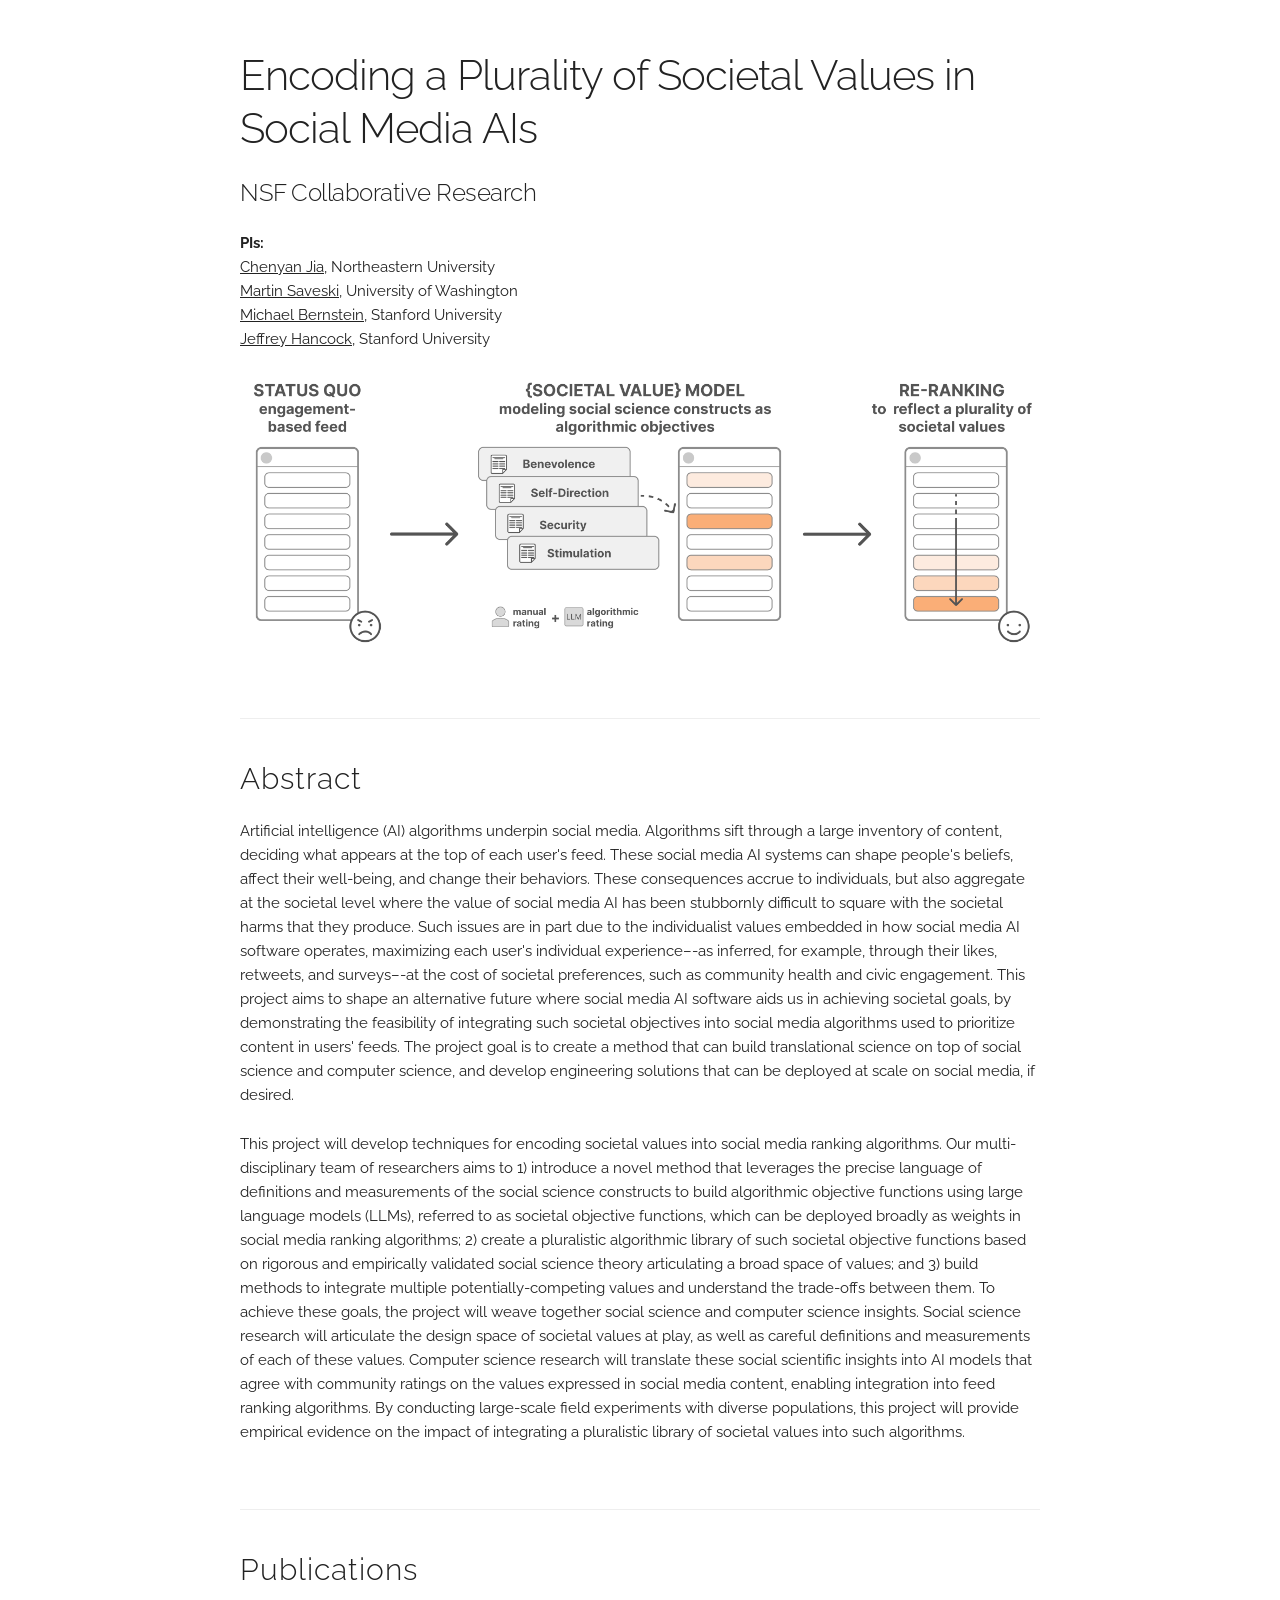
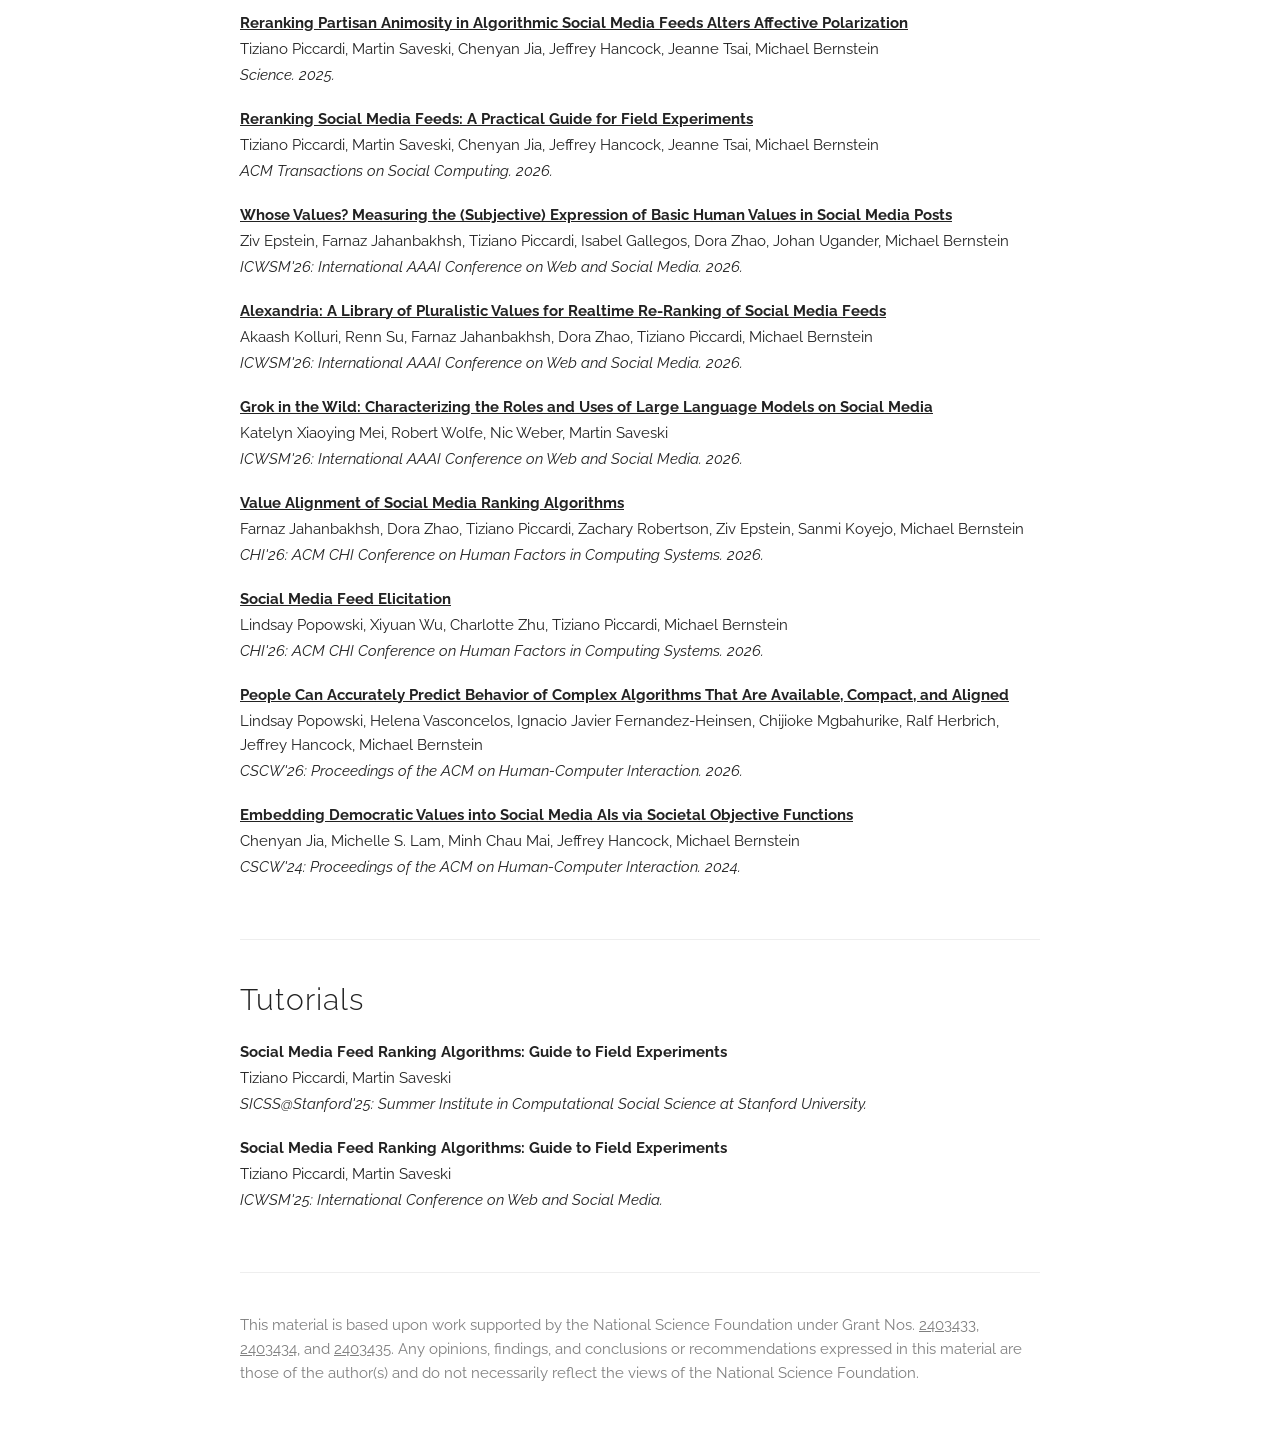
==== index.html @ d0158281 "Initial commit" ====
<!DOCTYPE html>
<html lang="en">
<head>

  <!-- Basic Page Needs
  –––––––––––––––––––––––––––––––––––––––––––––––––– -->
  <meta charset="utf-8">
  <title>Encoding a Plurality of Societal Values in Social Media AIs</title>
  <meta name="description" content="NSF Collaborative Research: Encoding a Plurality of Societal Values in Social Media AIs">
  <meta name="author" content="Chenyan Jia, Martin Saveski, Michael Bernstein, Jeffrey Hancock">
  <meta property="og:title" content="Encoding a Plurality of Societal Values in Social Media AIs" />
  <meta property="og:type" content="website" />

  <!-- Mobile Specific Metas
  –––––––––––––––––––––––––––––––––––––––––––––––––– -->
  <meta name="viewport" content="width=device-width, initial-scale=1">

  <!-- FONT
  –––––––––––––––––––––––––––––––––––––––––––––––––– -->
  <link href='https://fonts.googleapis.com/css?family=Raleway:400,300,600' rel='stylesheet' type='text/css'>

  <!-- CSS
  –––––––––––––––––––––––––––––––––––––––––––––––––– -->
  <link rel="stylesheet" href="css/skeleton/normalize.css">
  <link rel="stylesheet" href="css/skeleton/skeleton.css">
  <link rel="stylesheet" href="css/my_css.css">

  <!-- Favicon
  –––––––––––––––––––––––––––––––––––––––––––––––––– -->
  <link rel="icon" type="image/png" href="icon.png">

</head>
<body>

  <div class="container">

    <section class="header">
      <div class="row">
        <h2>Encoding a Plurality of Societal Values in Social Media AIs</h2>
        <h5>NSF Collaborative Research</h5>
        <b>PIs:</b><br/>
        <a href="https://www.jiachenyan.com" target="_blank" rel="noopener noreferrer">Chenyan Jia</a>, Northeastern University<br/>
        <a href="http://www.martinsaveski.com" target="_blank" rel="noopener noreferrer">Martin Saveski</a>, University of Washington<br/>
        <a href="https://hci.stanford.edu/msb/" target="_blank" rel="noopener noreferrer">Michael Bernstein</a>, Stanford University<br/>
        <a href="https://sml.stanford.edu/people/jeff-hancock" target="_blank" rel="noopener noreferrer">Jeffrey Hancock</a>, Stanford University<br/>
        <br/>
      </div>
      
      <div class="row">
        <img class="u-max-full-width" src="imgs/hero.png">
      </div>
      
    </section>

    <div class="docs-section" id="abstract">
      <h4>Abstract</h4>
      <p>Artificial intelligence (AI) algorithms underpin social media. Algorithms sift through a large inventory of content, deciding what appears at the top of each user's feed. These social media AI systems can shape people's beliefs, affect their well-being, and change their behaviors. These consequences accrue to individuals, but also aggregate at the societal level where the value of social media AI has been stubbornly difficult to square with the societal harms that they produce. Such issues are in part due to the individualist values embedded in how social media AI software operates, maximizing each user's individual experience&ndash;-as inferred, for example, through their likes, retweets, and surveys&ndash;-at the cost of societal preferences, such as community health and civic engagement. This project aims to shape an alternative future where social media AI software aids us in achieving societal goals, by demonstrating the feasibility of integrating such societal objectives into social media algorithms used to prioritize content in users' feeds. The project goal is to create a method that can build translational science on top of social science and computer science, and develop engineering solutions that can be deployed at scale on social media, if desired.</p>
      <p>This project will develop techniques for encoding societal values into social media ranking algorithms. Our multi-disciplinary team of researchers aims to 1) introduce a novel method that leverages the precise language of definitions and measurements of the social science constructs to build algorithmic objective functions using large language models (LLMs), referred to as societal objective functions, which can be deployed broadly as weights in social media ranking algorithms; 2) create a pluralistic algorithmic library of such societal objective functions based on rigorous and empirically validated social science theory articulating a broad space of values; and 3) build methods to integrate multiple potentially-competing values and understand the trade-offs between them. To achieve these goals, the project will weave together social science and computer science insights. Social science research will articulate the design space of societal values at play, as well as careful definitions and measurements of each of these values. Computer science research will translate these social scientific insights into AI models that agree with community ratings on the values expressed in social media content, enabling integration into feed ranking algorithms. By conducting large-scale field experiments with diverse populations, this project will provide empirical evidence on the impact of integrating a pluralistic library of societal values into such algorithms.</p>
    </div>

    <!-- ========== PUBLICATIONS ========== -->
    <div class="docs-section" id="publications">
      <h4>Publications</h4>

      <div class="paper">
        <p class="title"><a href="https://doi.org/10.1126/science.adu5584" target="_blank" rel="noopener noreferrer"><b>Reranking Partisan Animosity in Algorithmic Social Media Feeds Alters Affective Polarization</b></a></p>
        <p>Tiziano Piccardi, Martin Saveski, Chenyan Jia, Jeffrey Hancock, Jeanne Tsai, Michael Bernstein</p>
        <p><i>Science. 2025.</i></p>
      </div>

      <div class="paper">
        <p class="title"><a href="https://doi.org/10.1145/3800557" target="_blank" rel="noopener noreferrer"><b>Reranking Social Media Feeds: A Practical Guide for Field Experiments</b></a></p>
        <p>Tiziano Piccardi, Martin Saveski, Chenyan Jia, Jeffrey Hancock, Jeanne Tsai, Michael Bernstein</p>
        <p><i>ACM Transactions on Social Computing. 2026.</i></p>
      </div>

      <div class="paper">
        <p class="title"><a href="https://doi.org/10.1609/icwsm.v20i1.42664" target="_blank" rel="noopener noreferrer"><b>Whose Values? Measuring the (Subjective) Expression of Basic Human Values in Social Media Posts</b></a></p>
        <p>Ziv Epstein, Farnaz Jahanbakhsh, Tiziano Piccardi, Isabel Gallegos, Dora Zhao, Johan Ugander, Michael Bernstein</p>
        <p><i>ICWSM'26: International AAAI Conference on Web and Social Media. 2026.</i></p>
      </div>

      <div class="paper">
        <p class="title"><a href="https://ojs.aaai.org/index.php/ICWSM/article/view/42697" target="_blank" rel="noopener noreferrer"><b>Alexandria: A Library of Pluralistic Values for Realtime Re-Ranking of Social Media Feeds</b></a></p>
        <p>Akaash Kolluri, Renn Su, Farnaz Jahanbakhsh, Dora Zhao, Tiziano Piccardi, Michael Bernstein</p>
        <p><i>ICWSM'26: International AAAI Conference on Web and Social Media. 2026.</i></p>
      </div>

      <div class="paper">
        <p class="title"><a href="https://doi.org/10.1609/icwsm.v20i1.42715" target="_blank" rel="noopener noreferrer"><b>Grok in the Wild: Characterizing the Roles and Uses of Large Language Models on Social Media</b></a></p>
        <p>Katelyn Xiaoying Mei, Robert Wolfe, Nic Weber, Martin Saveski</p>
        <p><i>ICWSM'26: International AAAI Conference on Web and Social Media. 2026.</i></p>
      </div>      

      <div class="paper">
        <p class="title"><a href="https://doi.org/10.1145/3772318.3791281" target="_blank" rel="noopener noreferrer"><b>Value Alignment of Social Media Ranking Algorithms</b></a></p>
        <p>Farnaz Jahanbakhsh, Dora Zhao, Tiziano Piccardi, Zachary Robertson, Ziv Epstein, Sanmi Koyejo, Michael Bernstein</p>
        <p><i>CHI'26: ACM CHI Conference on Human Factors in Computing Systems. 2026.</i></p>
      </div>

      <div class="paper">
        <p class="title"><a href="https://doi.org/10.1145/3772318.3791569" target="_blank" rel="noopener noreferrer"><b>Social Media Feed Elicitation</b></a></p>
        <p>Lindsay Popowski, Xiyuan Wu, Charlotte Zhu, Tiziano Piccardi, Michael Bernstein</p>
        <p><i>CHI'26: ACM CHI Conference on Human Factors in Computing Systems. 2026.</i></p>
      </div>

      <div class="paper">
        <p class="title"><a href="https://doi.org/10.1145/3788067" target="_blank" rel="noopener noreferrer"><b>People Can Accurately Predict Behavior of Complex Algorithms That Are Available, Compact, and Aligned</b></a></p>
        <p>Lindsay Popowski, Helena Vasconcelos, Ignacio Javier Fernandez-Heinsen, Chijioke Mgbahurike, Ralf Herbrich, Jeffrey Hancock, Michael Bernstein</p>
        <p><i>CSCW'26: Proceedings of the ACM on Human-Computer Interaction. 2026.</i></p>
      </div>

      <div class="paper">
        <p class="title"><a href="https://doi.org/10.1145/3641002" target="_blank" rel="noopener noreferrer"><b>Embedding Democratic Values into Social Media AIs via Societal Objective Functions</b></a></p>
        <p>Chenyan Jia, Michelle S. Lam, Minh Chau Mai, Jeffrey Hancock, Michael Bernstein</p>
        <p><i>CSCW'24: Proceedings of the ACM on Human-Computer Interaction. 2024.</i></p>
      </div>

    </div>

    <!-- ========== TUTORIALS ========== -->
    <div class="docs-section" id="tutorials">
      <h4>Tutorials</h4>

      <div class="paper">
        <p class="title"><b>Social Media Feed Ranking Algorithms: Guide to Field Experiments</b></p>
        <p>Tiziano Piccardi, Martin Saveski</p>
        <p><i>SICSS@Stanford'25: Summer Institute in Computational Social Science at Stanford University.</i></p>
      </div>

      <div class="paper">
        <p class="title"><b>Social Media Feed Ranking Algorithms: Guide to Field Experiments</b></p>
        <p>Tiziano Piccardi, Martin Saveski</p>
        <p><i>ICWSM'25: International Conference on Web and Social Media.</i></p>
      </div>

    </div>

    <div class="docs-section" id="funding">
      <p style="color: rgba(0, 0, 0, 0.5);">
        This material is based upon work supported by the National Science Foundation under Grant Nos.
        <a href="https://www.nsf.gov/awardsearch/show-award/?AWD_ID=2403433" target="_blank" rel="noopener noreferrer" style="color: inherit;">2403433</a>,
        <a href="https://www.nsf.gov/awardsearch/show-award/?AWD_ID=2403434" target="_blank" rel="noopener noreferrer" style="color: inherit;">2403434</a>, and
        <a href="https://www.nsf.gov/awardsearch/show-award/?AWD_ID=2403435" target="_blank" rel="noopener noreferrer" style="color: inherit;">2403435</a>.
        Any opinions, findings, and conclusions or recommendations expressed in this material are those of the author(s)
        and do not necessarily reflect the views of the National Science Foundation.
      </p>
    </div>

  </div>

</body>
</html>
---- css/skeleton/skeleton.css ----
/*
* Skeleton V2.0.4
* Copyright 2014, Dave Gamache
* www.getskeleton.com
* Free to use under the MIT license.
* http://www.opensource.org/licenses/mit-license.php
* 12/29/2014
*/


/* Table of contents
––––––––––––––––––––––––––––––––––––––––––––––––––
- Grid
- Base Styles
- Typography
- Links
- Buttons
- Forms
- Lists
- Code
- Tables
- Spacing
- Utilities
- Clearing
- Media Queries
*/


/* Grid
–––––––––––––––––––––––––––––––––––––––––––––––––– */
.container {
  position: relative;
  width: 100%;
  max-width: 960px;
  margin: 0 auto;
  padding: 0 20px;
  box-sizing: border-box; }
.column,
.columns {
  width: 100%;
  float: left;
  box-sizing: border-box; }

/* For devices larger than 400px */
@media (min-width: 400px) {
  .container {
    width: 85%;
    padding: 0; }
}

/* For devices larger than 550px */
@media (min-width: 550px) {
  .container {
    width: 80%; }
  .column,
  .columns {
    margin-left: 4%; }
  .column:first-child,
  .columns:first-child {
    margin-left: 0; }

  .one.column,
  .one.columns                    { width: 4.66666666667%; }
  .two.columns                    { width: 13.3333333333%; }
  .three.columns                  { width: 22%;            }
  .four.columns                   { width: 30.6666666667%; }
  .five.columns                   { width: 39.3333333333%; }
  .six.columns                    { width: 48%;            }
  .seven.columns                  { width: 56.6666666667%; }
  .eight.columns                  { width: 65.3333333333%; }
  .nine.columns                   { width: 74.0%;          }
  .ten.columns                    { width: 82.6666666667%; }
  .eleven.columns                 { width: 91.3333333333%; }
  .twelve.columns                 { width: 100%; margin-left: 0; }

  .one-third.column               { width: 30.6666666667%; }
  .two-thirds.column              { width: 65.3333333333%; }

  .one-half.column                { width: 48%; }

  /* Offsets */
  .offset-by-one.column,
  .offset-by-one.columns          { margin-left: 8.66666666667%; }
  .offset-by-two.column,
  .offset-by-two.columns          { margin-left: 17.3333333333%; }
  .offset-by-three.column,
  .offset-by-three.columns        { margin-left: 26%;            }
  .offset-by-four.column,
  .offset-by-four.columns         { margin-left: 34.6666666667%; }
  .offset-by-five.column,
  .offset-by-five.columns         { margin-left: 43.3333333333%; }
  .offset-by-six.column,
  .offset-by-six.columns          { margin-left: 52%;            }
  .offset-by-seven.column,
  .offset-by-seven.columns        { margin-left: 60.6666666667%; }
  .offset-by-eight.column,
  .offset-by-eight.columns        { margin-left: 69.3333333333%; }
  .offset-by-nine.column,
  .offset-by-nine.columns         { margin-left: 78.0%;          }
  .offset-by-ten.column,
  .offset-by-ten.columns          { margin-left: 86.6666666667%; }
  .offset-by-eleven.column,
  .offset-by-eleven.columns       { margin-left: 95.3333333333%; }

  .offset-by-one-third.column,
  .offset-by-one-third.columns    { margin-left: 34.6666666667%; }
  .offset-by-two-thirds.column,
  .offset-by-two-thirds.columns   { margin-left: 69.3333333333%; }

  .offset-by-one-half.column,
  .offset-by-one-half.columns     { margin-left: 52%; }

}


/* Base Styles
–––––––––––––––––––––––––––––––––––––––––––––––––– */
/* NOTE
html is set to 62.5% so that all the REM measurements throughout Skeleton
are based on 10px sizing. So basically 1.5rem = 15px :) */
html {
  font-size: 62.5%; }
body {
  font-size: 1.5em; /* currently ems cause chrome bug misinterpreting rems on body element */
  line-height: 1.6;
  font-weight: 400;
  font-family: "Raleway", "HelveticaNeue", "Helvetica Neue", Helvetica, Arial, sans-serif;
  color: #222; }


/* Typography
–––––––––––––––––––––––––––––––––––––––––––––––––– */
h1, h2, h3, h4, h5, h6 {
  margin-top: 0;
  margin-bottom: 2rem;
  font-weight: 300; }
h1 { font-size: 4.0rem; line-height: 1.2;  letter-spacing: -.1rem;}
h2 { font-size: 3.6rem; line-height: 1.25; letter-spacing: -.1rem; }
h3 { font-size: 3.0rem; line-height: 1.3;  letter-spacing: -.1rem; }
h4 { font-size: 2.4rem; line-height: 1.35; letter-spacing: -.08rem; }
h5 { font-size: 1.8rem; line-height: 1.5;  letter-spacing: -.05rem; }
h6 { font-size: 1.5rem; line-height: 1.6;  letter-spacing: 0; }

/* Larger than phablet */
@media (min-width: 550px) {
  h1 { font-size: 5.0rem; }
  h2 { font-size: 4.2rem; }
  h3 { font-size: 3.6rem; }
  h4 { font-size: 3.0rem; }
  h5 { font-size: 2.4rem; }
  h6 { font-size: 1.5rem; }
}

p {
  margin-top: 0; }


/* Links
–––––––––––––––––––––––––––––––––––––––––––––––––– */
a {
  color: #1EAEDB; }
a:hover {
  color: #0FA0CE; }


/* Buttons
–––––––––––––––––––––––––––––––––––––––––––––––––– */
.button,
button,
input[type="submit"],
input[type="reset"],
input[type="button"] {
  display: inline-block;
  height: 38px;
  padding: 0 30px;
  color: #555;
  text-align: center;
  font-size: 11px;
  font-weight: 600;
  line-height: 38px;
  letter-spacing: .1rem;
  text-transform: uppercase;
  text-decoration: none;
  white-space: nowrap;
  background-color: transparent;
  border-radius: 4px;
  border: 1px solid #bbb;
  cursor: pointer;
  box-sizing: border-box; }
.button:hover,
button:hover,
input[type="submit"]:hover,
input[type="reset"]:hover,
input[type="button"]:hover,
.button:focus,
button:focus,
input[type="submit"]:focus,
input[type="reset"]:focus,
input[type="button"]:focus {
  color: #333;
  border-color: #888;
  outline: 0; }
.button.button-primary,
button.button-primary,
input[type="submit"].button-primary,
input[type="reset"].button-primary,
input[type="button"].button-primary {
  color: #FFF;
  background-color: #33C3F0;
  border-color: #33C3F0; }
.button.button-primary:hover,
button.button-primary:hover,
input[type="submit"].button-primary:hover,
input[type="reset"].button-primary:hover,
input[type="button"].button-primary:hover,
.button.button-primary:focus,
button.button-primary:focus,
input[type="submit"].button-primary:focus,
input[type="reset"].button-primary:focus,
input[type="button"].button-primary:focus {
  color: #FFF;
  background-color: #1EAEDB;
  border-color: #1EAEDB; }


/* Forms
–––––––––––––––––––––––––––––––––––––––––––––––––– */
input[type="email"],
input[type="number"],
input[type="search"],
input[type="text"],
input[type="tel"],
input[type="url"],
input[type="password"],
textarea,
select {
  height: 38px;
  padding: 6px 10px; /* The 6px vertically centers text on FF, ignored by Webkit */
  background-color: #fff;
  border: 1px solid #D1D1D1;
  border-radius: 4px;
  box-shadow: none;
  box-sizing: border-box; }
/* Removes awkward default styles on some inputs for iOS */
input[type="email"],
input[type="number"],
input[type="search"],
input[type="text"],
input[type="tel"],
input[type="url"],
input[type="password"],
textarea {
  -webkit-appearance: none;
     -moz-appearance: none;
          appearance: none; }
textarea {
  min-height: 65px;
  padding-top: 6px;
  padding-bottom: 6px; }
input[type="email"]:focus,
input[type="number"]:focus,
input[type="search"]:focus,
input[type="text"]:focus,
input[type="tel"]:focus,
input[type="url"]:focus,
input[type="password"]:focus,
textarea:focus,
select:focus {
  border: 1px solid #33C3F0;
  outline: 0; }
label,
legend {
  display: block;
  margin-bottom: .5rem;
  font-weight: 600; }
fieldset {
  padding: 0;
  border-width: 0; }
input[type="checkbox"],
input[type="radio"] {
  display: inline; }
label > .label-body {
  display: inline-block;
  margin-left: .5rem;
  font-weight: normal; }


/* Lists
–––––––––––––––––––––––––––––––––––––––––––––––––– */
ul {
  list-style: circle inside; }
ol {
  list-style: decimal inside; }
ol, ul {
  padding-left: 0;
  margin-top: 0; }
ul ul,
ul ol,
ol ol,
ol ul {
  margin: 1.5rem 0 1.5rem 3rem;
  font-size: 90%; }
li {
  margin-bottom: 1rem; }


/* Code
–––––––––––––––––––––––––––––––––––––––––––––––––– */
code {
  padding: .2rem .5rem;
  margin: 0 .2rem;
  font-size: 90%;
  white-space: nowrap;
  background: #F1F1F1;
  border: 1px solid #E1E1E1;
  border-radius: 4px; }
pre > code {
  display: block;
  padding: 1rem 1.5rem;
  white-space: pre; }


/* Tables
–––––––––––––––––––––––––––––––––––––––––––––––––– */
th,
td {
  padding: 12px 15px;
  text-align: left;
  border-bottom: 1px solid #E1E1E1; }
th:first-child,
td:first-child {
  padding-left: 0; }
th:last-child,
td:last-child {
  padding-right: 0; }


/* Spacing
–––––––––––––––––––––––––––––––––––––––––––––––––– */
button,
.button {
  margin-bottom: 1rem; }
input,
textarea,
select,
fieldset {
  margin-bottom: 1.5rem; }
pre,
blockquote,
dl,
figure,
table,
p,
ul,
ol,
form {
  margin-bottom: 2.5rem; }


/* Utilities
–––––––––––––––––––––––––––––––––––––––––––––––––– */
.u-full-width {
  width: 100%;
  box-sizing: border-box; }
.u-max-full-width {
  max-width: 100%;
  box-sizing: border-box; }
.u-pull-right {
  float: right; }
.u-pull-left {
  float: left; }


/* Misc
–––––––––––––––––––––––––––––––––––––––––––––––––– */
hr {
  margin-top: 3rem;
  margin-bottom: 3.5rem;
  border-width: 0;
  border-top: 1px solid #E1E1E1; }


/* Clearing
–––––––––––––––––––––––––––––––––––––––––––––––––– */

/* Self Clearing Goodness */
.container:after,
.row:after,
.u-cf {
  content: "";
  display: table;
  clear: both; }


/* Media Queries
–––––––––––––––––––––––––––––––––––––––––––––––––– */
/*
Note: The best way to structure the use of media queries is to create the queries
near the relevant code. For example, if you wanted to change the styles for buttons
on small devices, paste the mobile query code up in the buttons section and style it
there.
*/


/* Larger than mobile */
@media (min-width: 400px) {}

/* Larger than phablet (also point when grid becomes active) */
@media (min-width: 550px) {}

/* Larger than tablet */
@media (min-width: 750px) {}

/* Larger than desktop */
@media (min-width: 1000px) {}

/* Larger than Desktop HD */
@media (min-width: 1200px) {}
---- css/my_css.css ----
h4 {
  letter-spacing: .1rem; }
a {
  color: #222; }
a:hover {
  color: #000; }
.container {
  max-width: 800px; }
.header {
  margin-top: 60px;
  margin-bottom: 60px; 
  text-align: left; }
.main-description h1 {
  margin-bottom: 0px; }
.main-description p {
  margin-bottom: 0px; }
.main-description .fa {
  font-size: 22px;
  margin-top: 5px; }
.paper {
  margin-bottom: 20px }
.paper .title {
  /*text-transform: uppercase; */}
.paper p {
  margin-bottom: 2px }
.paper-buttons {
  margin-top: 5px }
.paper .button {
  display: inline-block;
  height: 25px;
  padding: 0 25px;
  font-weight: 100;
  line-height: 25px;
  text-transform: none; }
.section-header {
  text-transform: uppercase;
  font-size: 1.5rem;
  letter-spacing: .2rem;
  font-weight: 600; }
.docs-section {
  border-top: 1px solid #eee;
  padding: 4rem 0;
  margin-bottom: 0;}
.footer {
  text-align: center;
  color: rgba(0, 0, 0, 0.4);
  border-top: 1px solid #eee;
  padding: 15px 0 40px 0;
  margin-bottom: 0;}
.navbar {
  display: none; }
.title-subtitle h3 {
  margin-bottom: 0px; }
.title-subtitle h5 {
  color: rgba(0, 0, 0, 0.60); }
.image {
  text-align: center; }

/*  ================ Project styling  ================ */
.project-container {
  margin-bottom: 30px;
}
.project-image-container {
  border: 1px solid rgba(0,0,0,0.2);
  padding: 3px;
  transition: 0.3s;
}
.project-image-container:hover {
  transition: 0.3s;
}
.project-image-container:hover img {
  opacity: 0.4;
}
.project-caption {
  padding: 3px;
}

/* Larger than phone */
@media (min-width: 550px) {
  .header {
    margin-top: 5rem; }
}

/* Larger than tablet */
@media (min-width: 750px) {
  /* Navbar */
  .navbar + .docs-section {
    border-top-width: 0; }
  .navbar,
  .navbar-spacer {
    display: block;
    width: 100%;
    height: 6.5rem;
    background: #fff;
    z-index: 99;
    border-top: 1px solid #eee;
    border-bottom: 1px solid #eee; }
  .navbar-spacer {
    display: none; }
  .navbar > .container {
    width: 100%; }
  .navbar-list {
    list-style: none;
    margin-bottom: 0; }
  .navbar-item {
    position: relative;
    float: left;
    margin-bottom: 0; }
  .navbar-link {
    text-transform: uppercase;
    font-size: 11px;
    font-weight: 600;
    letter-spacing: .2rem;
    margin-right: 35px;
    text-decoration: none;
    line-height: 6.5rem;
    color: #222; }
  .navbar-link.active {
    color: #33C3F0; }
  .has-docked-nav .navbar {
    position: fixed;
    top: 0;
    left: 0; }
  .has-docked-nav .navbar-spacer {
    display: block; }
  /* Re-overiding the width 100% declaration to match size of % based container */
  .has-docked-nav .navbar > .container {
    width: 80%; }

  /* Popover */
  .popover.open {
    display: block;
  }
  .popover {
    display: none;
    position: absolute;
    top: 0;
    left: 0;
    background: #fff;
    border: 1px solid #eee;
    border-radius: 4px;
    top: 92%;
    left: -50%;
    -webkit-filter: drop-shadow(0 0 6px rgba(0,0,0,.1));
       -moz-filter: drop-shadow(0 0 6px rgba(0,0,0,.1));
            filter: drop-shadow(0 0 6px rgba(0,0,0,.1)); }
  .popover-item:first-child .popover-link:after, 
  .popover-item:first-child .popover-link:before {
    bottom: 100%;
    left: 50%;
    border: solid transparent;
    content: " ";
    height: 0;
    width: 0;
    position: absolute;
    pointer-events: none; }
  .popover-item:first-child .popover-link:after {
    border-color: rgba(255, 255, 255, 0);
    border-bottom-color: #fff;
    border-width: 10px;
    margin-left: -10px; }
  .popover-item:first-child .popover-link:before {
    border-color: rgba(238, 238, 238, 0);
    border-bottom-color: #eee;
    border-width: 11px;
    margin-left: -11px; }
  .popover-list {
    padding: 0;
    margin: 0;
    list-style: none; }
  .popover-item {
    padding: 0;
    margin: 0; }
  .popover-link {
    position: relative;
    color: #222;
    display: block;
    padding: 8px 20px;
    border-bottom: 1px solid #eee;
    text-decoration: none;
    text-transform: uppercase;
    font-size: 1.0rem;
    font-weight: 600;
    text-align: center;
    letter-spacing: .1rem; }
  .popover-item:first-child .popover-link {
    border-radius: 4px 4px 0 0; }
  .popover-item:last-child .popover-link {
    border-radius: 0 0 4px 4px;
    border-bottom-width: 0; }
  .popover-link:hover {
    color: #fff;
    background: #33C3F0; }
  .popover-link:hover,
  .popover-item:first-child .popover-link:hover:after {
    border-bottom-color: #33C3F0; }
}
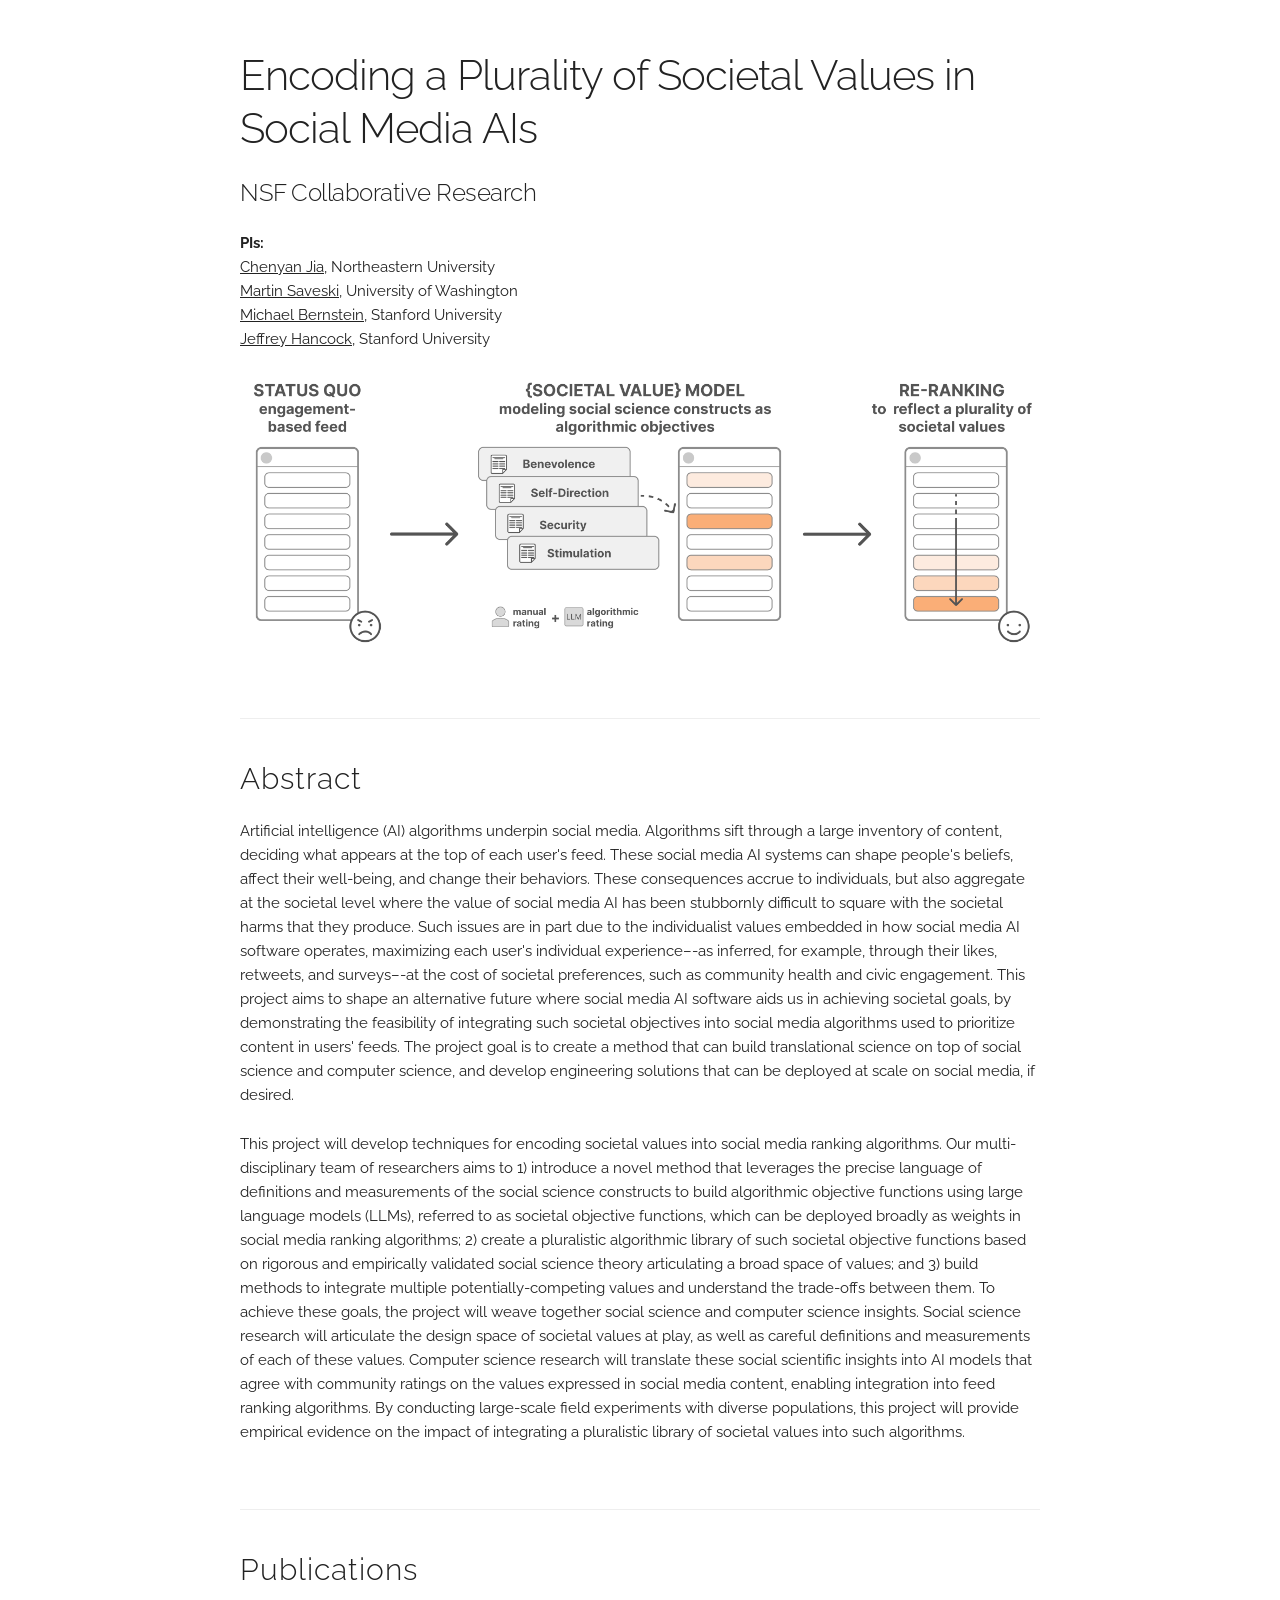
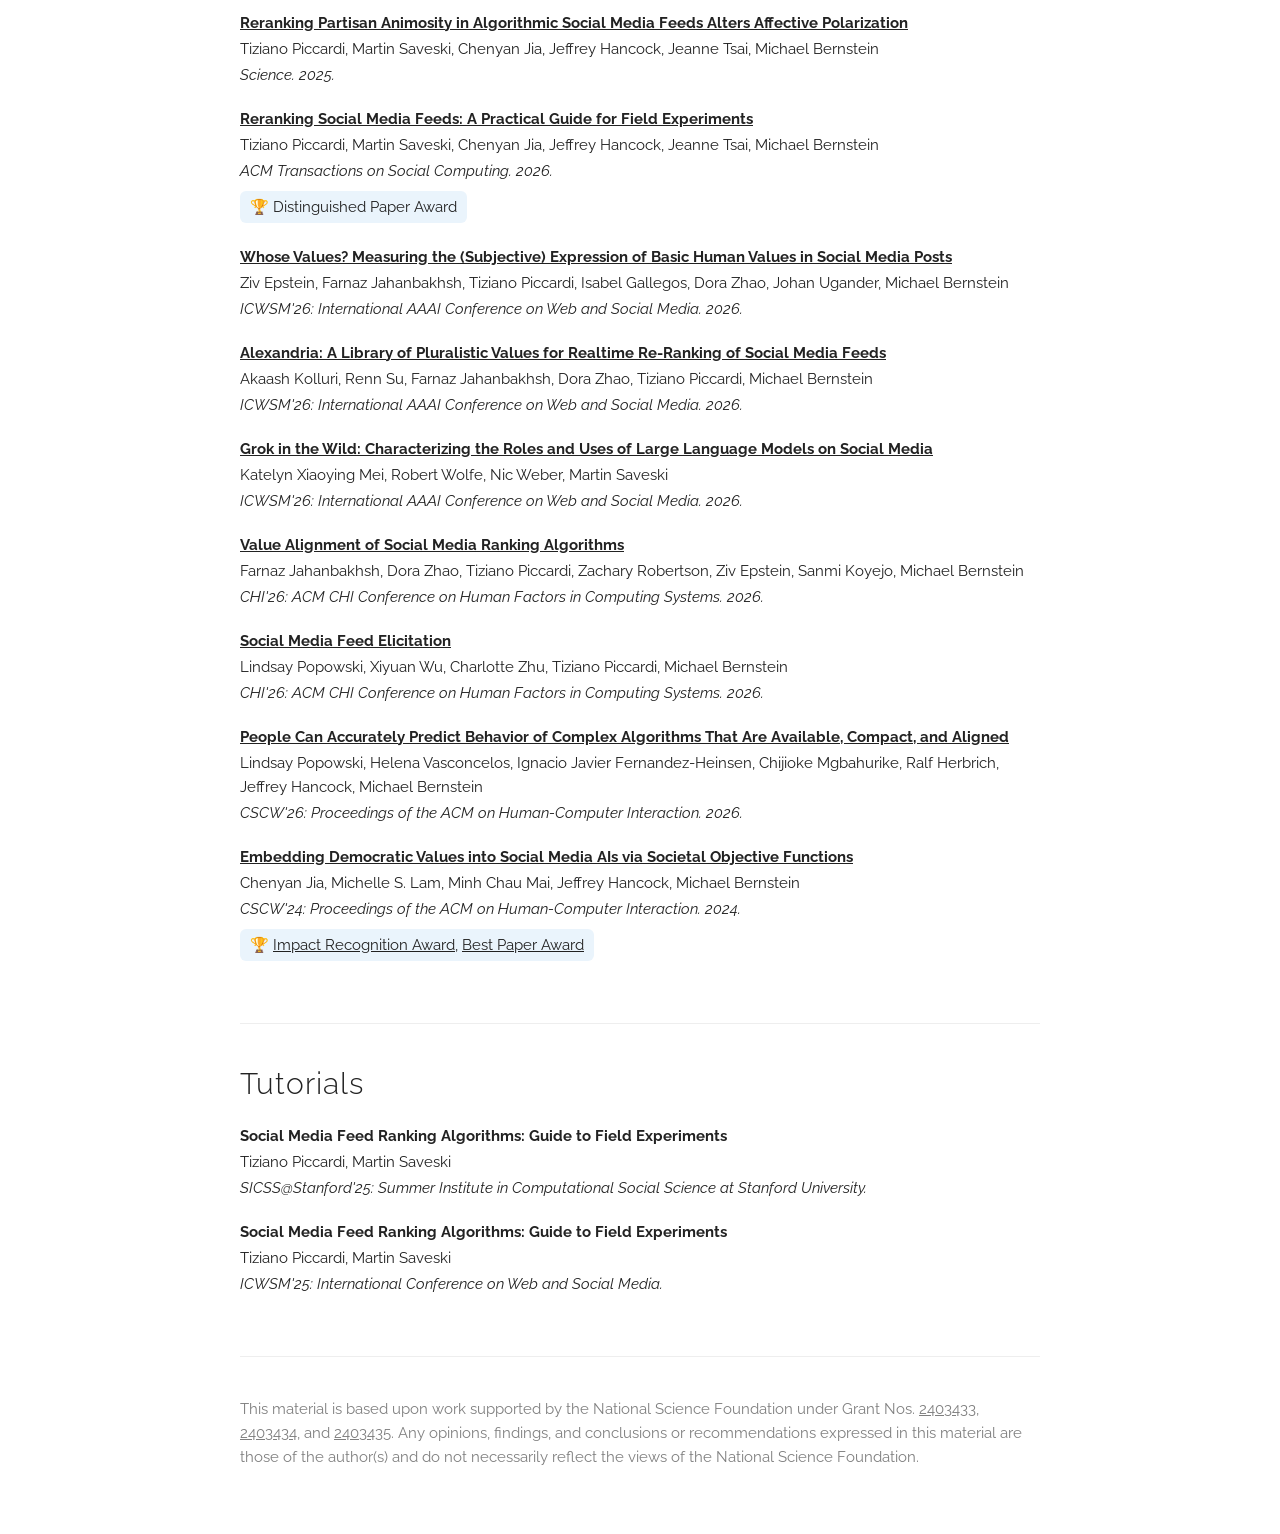
==== commit a853c424: "Add award badges to publications and update paper link Co-Authored-By: Claude Sonnet 5 <noreply@anth" ====
--- a/index.html
+++ b/index.html
@@ -63,7 +63,7 @@
       <h4>Publications</h4>
 
       <div class="paper">
-        <p class="title"><a href="https://doi.org/10.1126/science.adu5584" target="_blank" rel="noopener noreferrer"><b>Reranking Partisan Animosity in Algorithmic Social Media Feeds Alters Affective Polarization</b></a></p>
+        <p class="title"><a href="https://www.science.org/stoken/author-tokens/ST-3086/full" target="_blank" rel="noopener noreferrer"><b>Reranking Partisan Animosity in Algorithmic Social Media Feeds Alters Affective Polarization</b></a></p>
         <p>Tiziano Piccardi, Martin Saveski, Chenyan Jia, Jeffrey Hancock, Jeanne Tsai, Michael Bernstein</p>
         <p><i>Science. 2025.</i></p>
       </div>
@@ -72,6 +72,7 @@
         <p class="title"><a href="https://doi.org/10.1145/3800557" target="_blank" rel="noopener noreferrer"><b>Reranking Social Media Feeds: A Practical Guide for Field Experiments</b></a></p>
         <p>Tiziano Piccardi, Martin Saveski, Chenyan Jia, Jeffrey Hancock, Jeanne Tsai, Michael Bernstein</p>
         <p><i>ACM Transactions on Social Computing. 2026.</i></p>
+        <p class="award"><span class="trophy">&#127942;</span>Distinguished Paper Award</p>
       </div>
 
       <div class="paper">
@@ -114,6 +115,7 @@
         <p class="title"><a href="https://doi.org/10.1145/3641002" target="_blank" rel="noopener noreferrer"><b>Embedding Democratic Values into Social Media AIs via Societal Objective Functions</b></a></p>
         <p>Chenyan Jia, Michelle S. Lam, Minh Chau Mai, Jeffrey Hancock, Michael Bernstein</p>
         <p><i>CSCW'24: Proceedings of the ACM on Human-Computer Interaction. 2024.</i></p>
+        <p class="award"><span class="trophy">&#127942;</span><a href="https://cscw.acm.org/2024/index.php/awards/" target="_blank" rel="noopener noreferrer" style="color: inherit;">Impact Recognition Award</a>, <a href="https://cscw.acm.org/2024/index.php/awards/" target="_blank" rel="noopener noreferrer" style="color: inherit;">Best Paper Award</a></p>
       </div>
 
     </div>
--- a/css/my_css.css
+++ b/css/my_css.css
@@ -23,6 +23,14 @@
   /*text-transform: uppercase; */}
 .paper p {
   margin-bottom: 2px }
+.paper .award {
+  display: inline-block;
+  background-color: #eaf4fc;
+  border-radius: 6px;
+  padding: 4px 10px;
+  margin-top: 6px; }
+.paper .award .trophy {
+  margin-right: 4px; }
 .paper-buttons {
   margin-top: 5px }
 .paper .button {
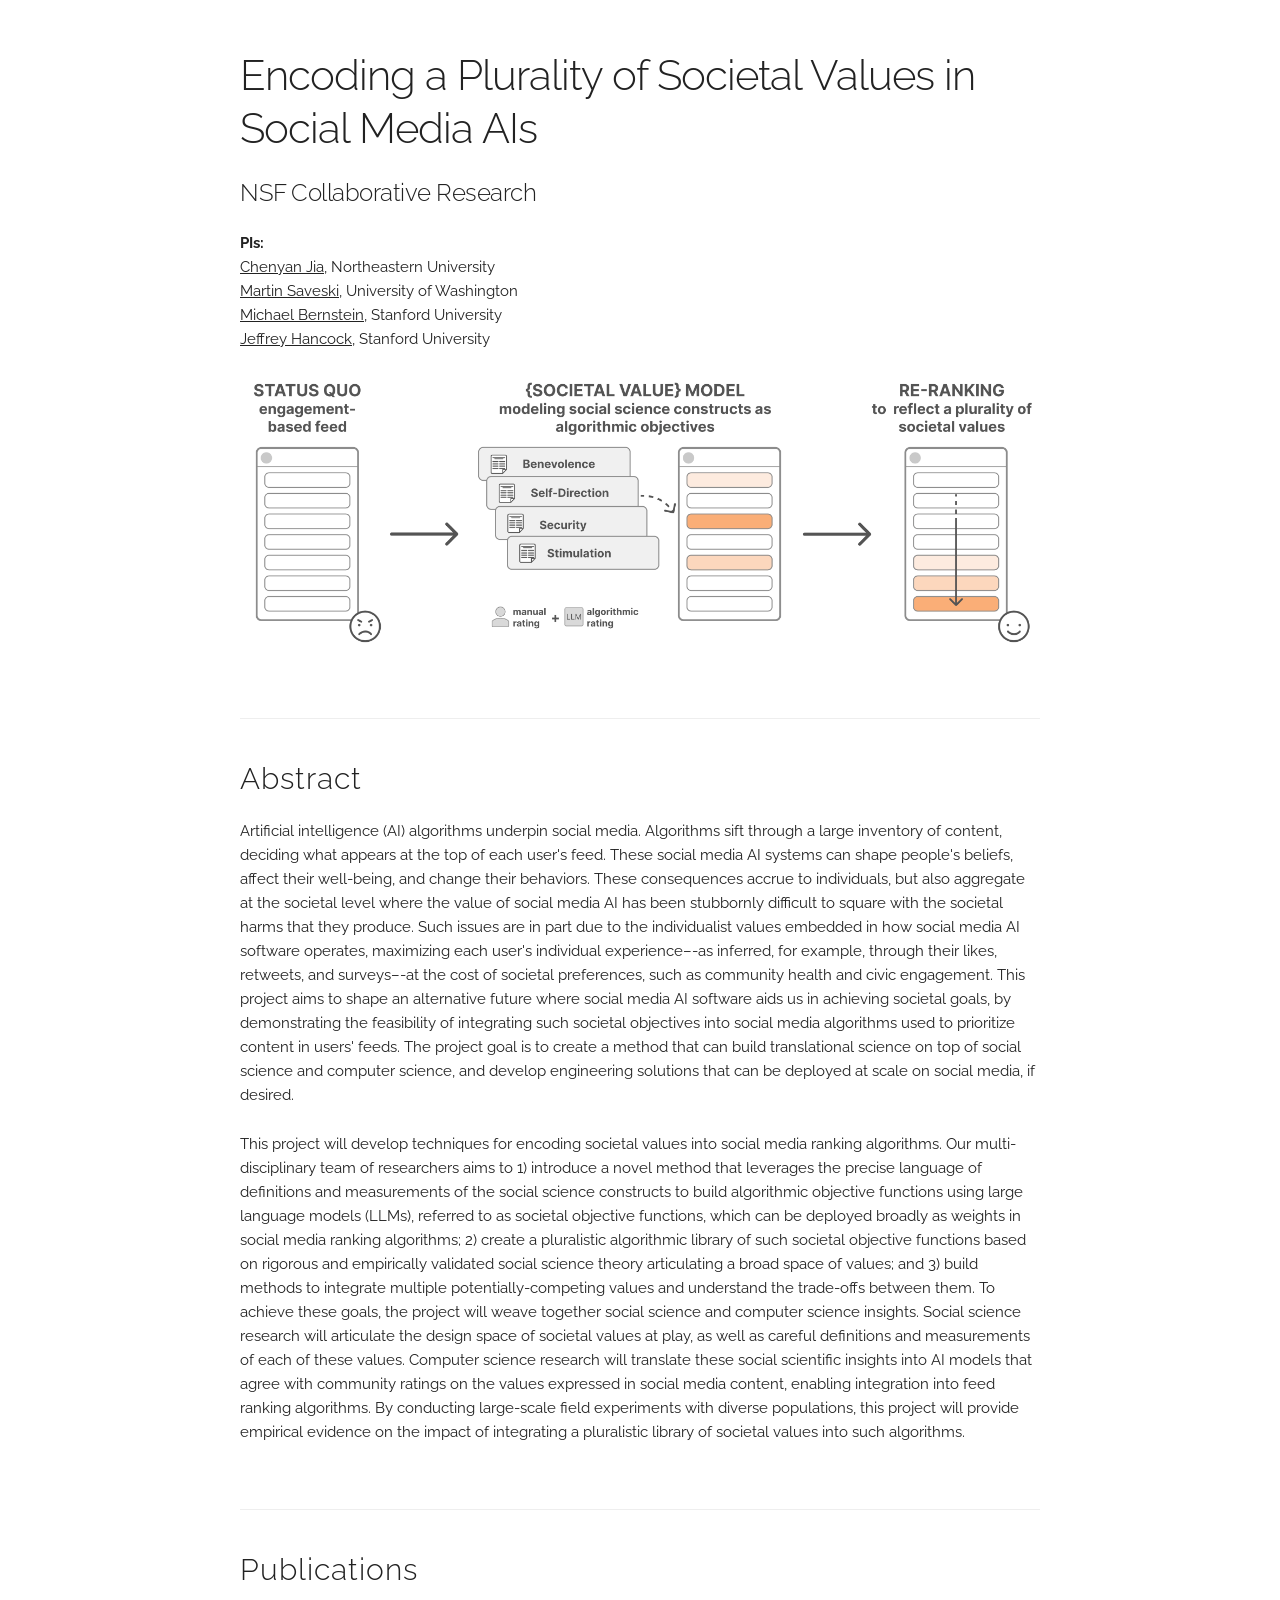
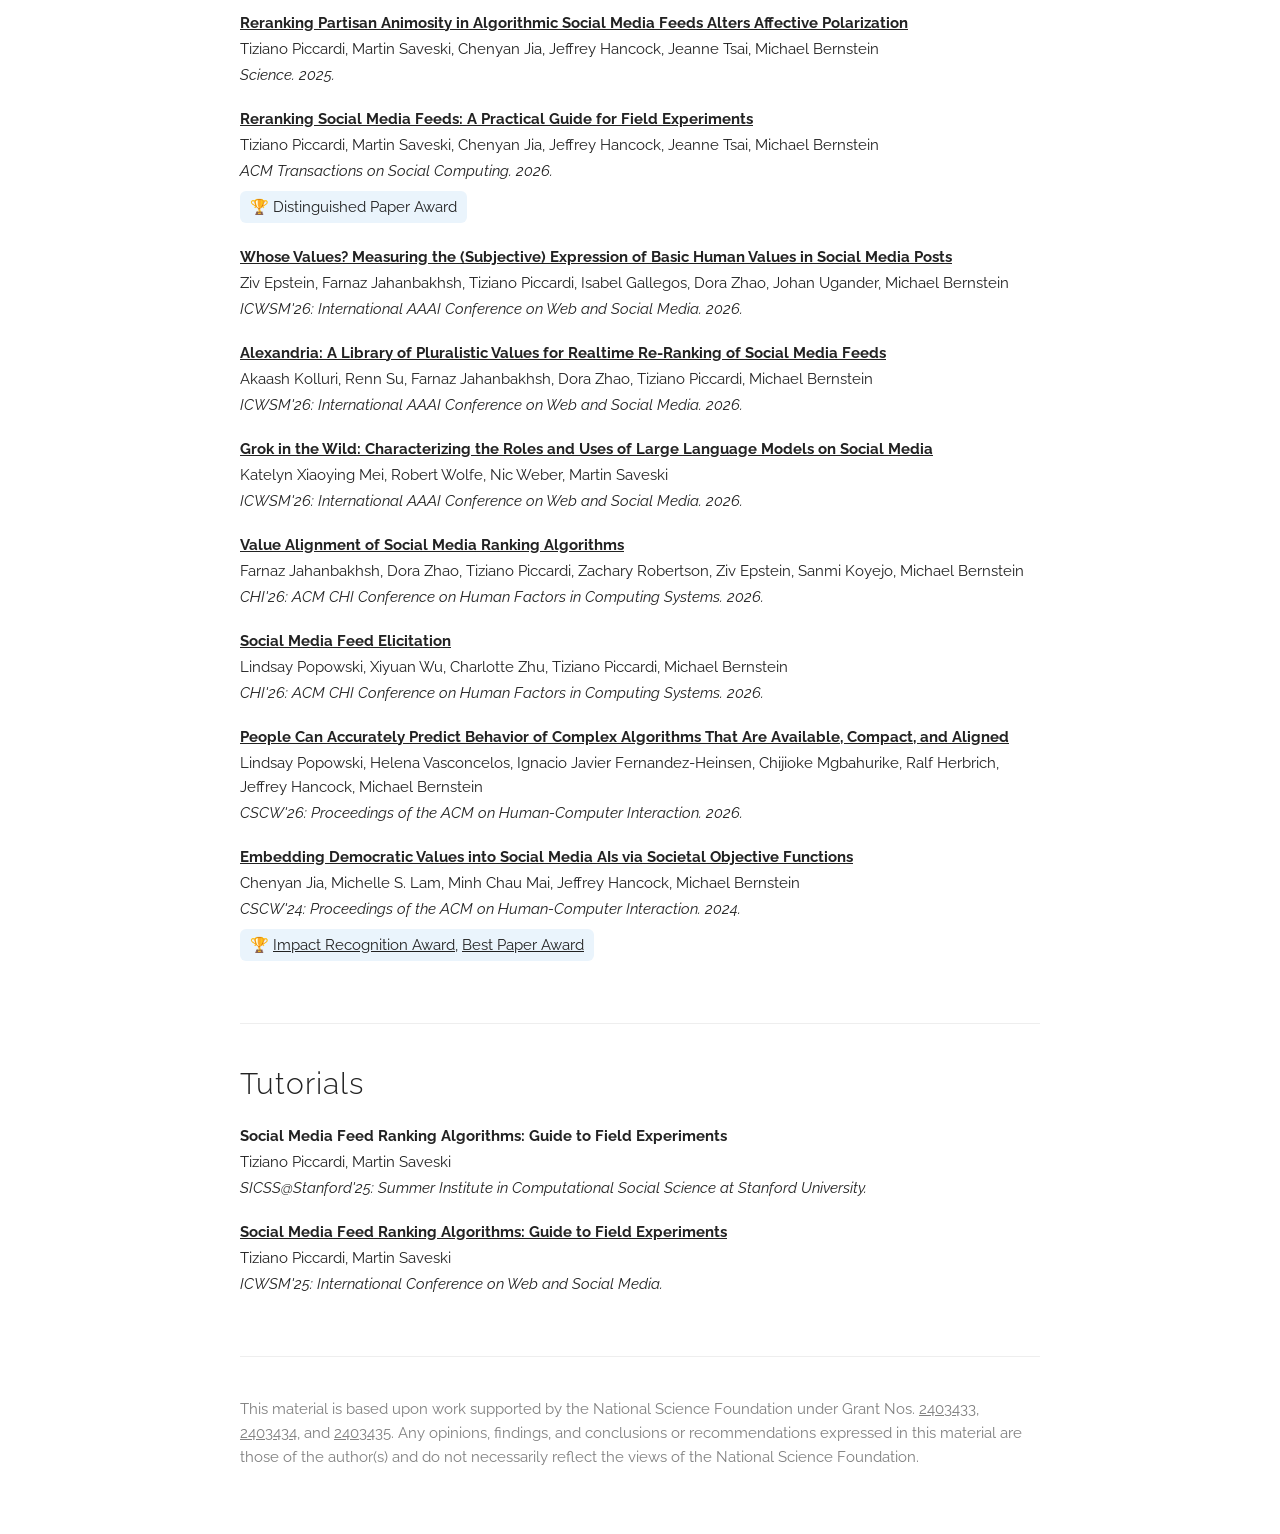
==== commit 75a91d6b: "Link ICWSM'25 tutorial to its site Co-Authored-By: Claude Sonnet 5 <noreply@anthropic.com> Claude-Se" ====
--- a/index.html
+++ b/index.html
@@ -131,7 +131,7 @@
       </div>
 
       <div class="paper">
-        <p class="title"><b>Social Media Feed Ranking Algorithms: Guide to Field Experiments</b></p>
+        <p class="title"><a href="https://social-media-ais.github.io/icwsm-25-tutorial/" target="_blank" rel="noopener noreferrer"><b>Social Media Feed Ranking Algorithms: Guide to Field Experiments</b></a></p>
         <p>Tiziano Piccardi, Martin Saveski</p>
         <p><i>ICWSM'25: International Conference on Web and Social Media.</i></p>
       </div>
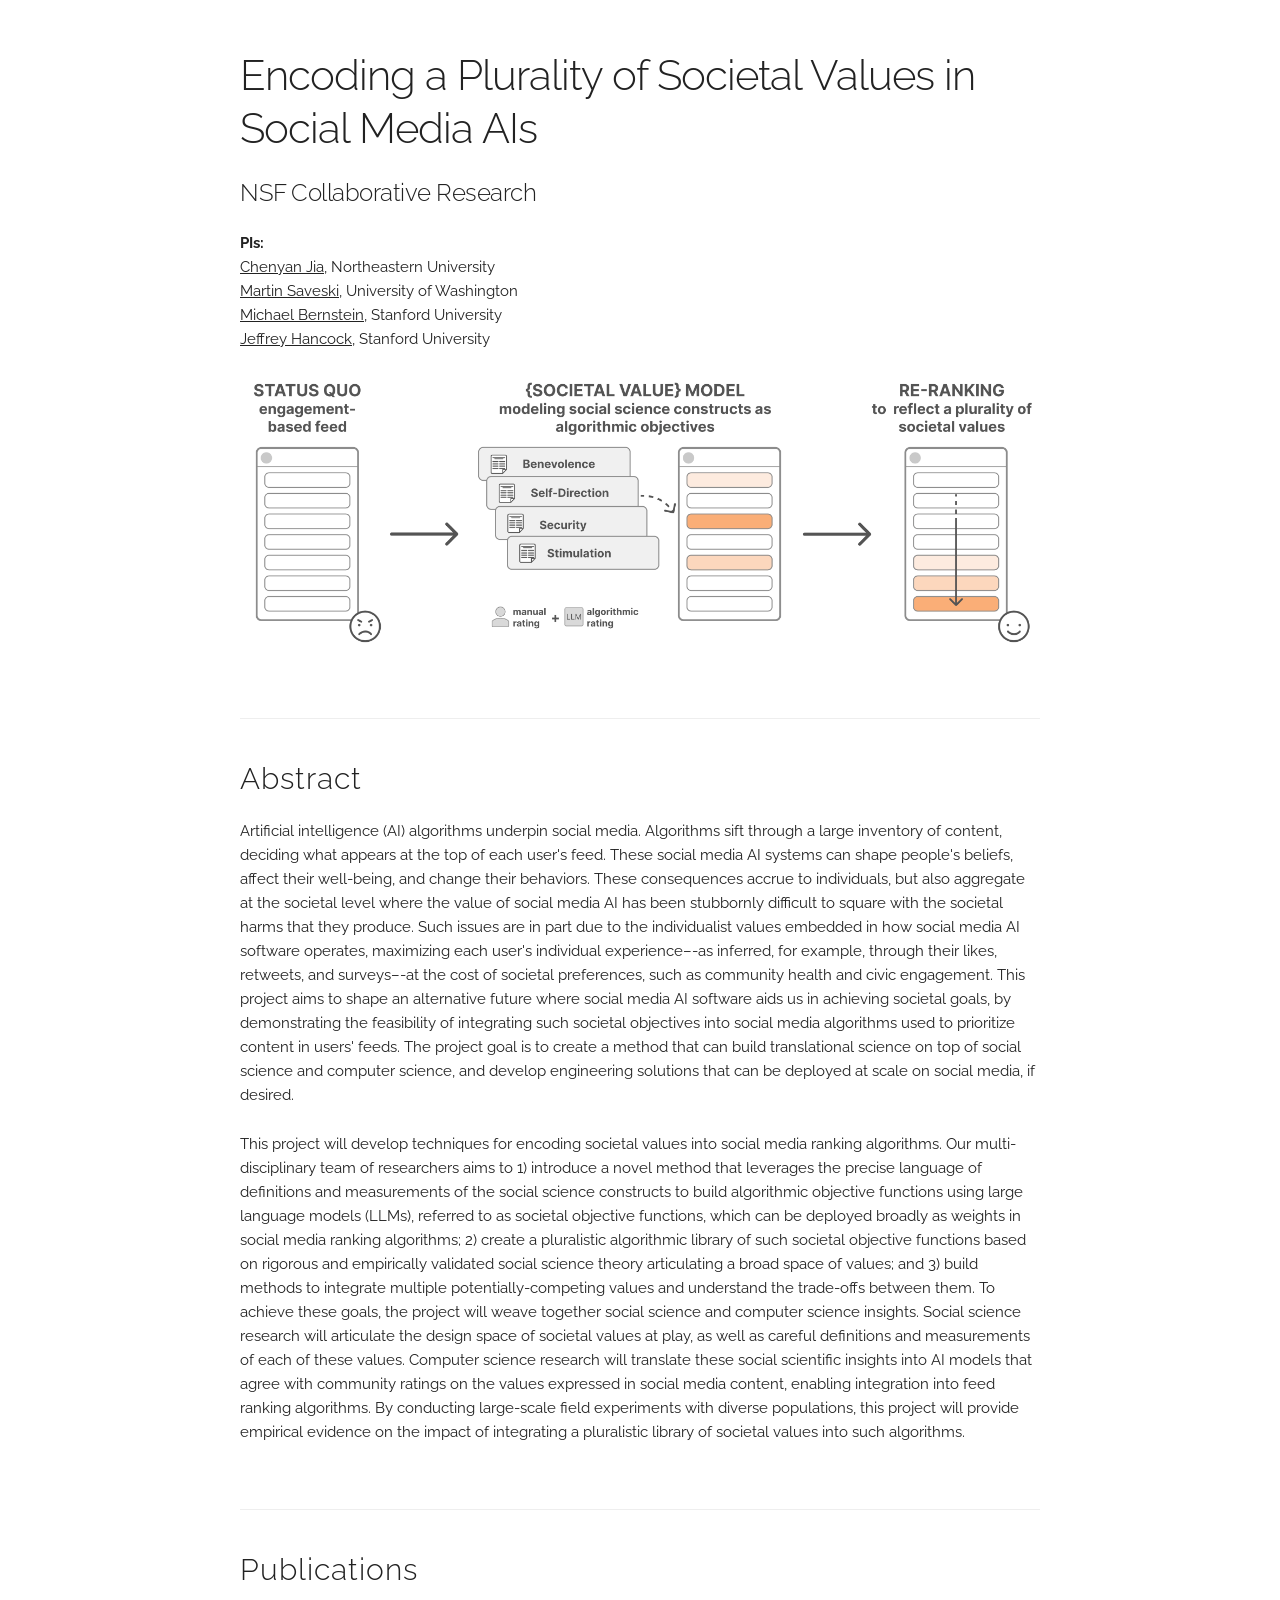
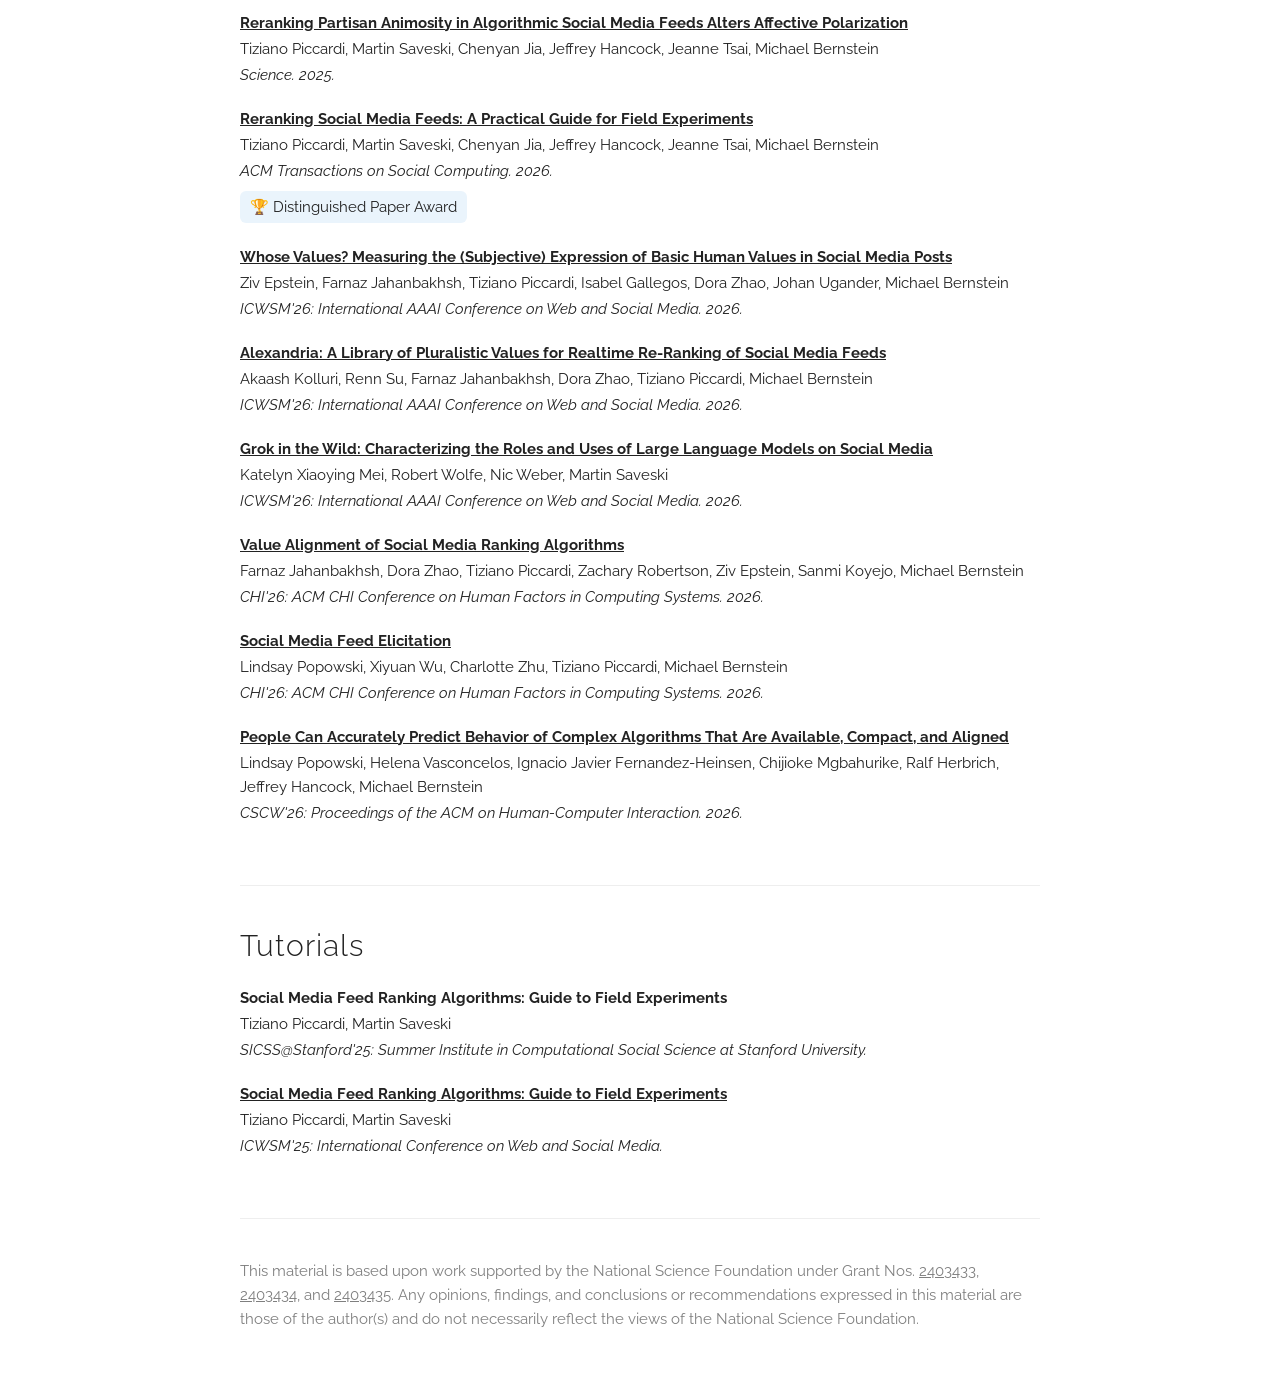
==== commit 6c5e9262: "removing pre-award pubs" ====
--- a/index.html
+++ b/index.html
@@ -110,13 +110,15 @@
         <p>Lindsay Popowski, Helena Vasconcelos, Ignacio Javier Fernandez-Heinsen, Chijioke Mgbahurike, Ralf Herbrich, Jeffrey Hancock, Michael Bernstein</p>
         <p><i>CSCW'26: Proceedings of the ACM on Human-Computer Interaction. 2026.</i></p>
       </div>
-
+      
+      <!--
       <div class="paper">
         <p class="title"><a href="https://doi.org/10.1145/3641002" target="_blank" rel="noopener noreferrer"><b>Embedding Democratic Values into Social Media AIs via Societal Objective Functions</b></a></p>
         <p>Chenyan Jia, Michelle S. Lam, Minh Chau Mai, Jeffrey Hancock, Michael Bernstein</p>
         <p><i>CSCW'24: Proceedings of the ACM on Human-Computer Interaction. 2024.</i></p>
         <p class="award"><span class="trophy">&#127942;</span><a href="https://cscw.acm.org/2024/index.php/awards/" target="_blank" rel="noopener noreferrer" style="color: inherit;">Impact Recognition Award</a>, <a href="https://cscw.acm.org/2024/index.php/awards/" target="_blank" rel="noopener noreferrer" style="color: inherit;">Best Paper Award</a></p>
       </div>
+      -->
 
     </div>
 
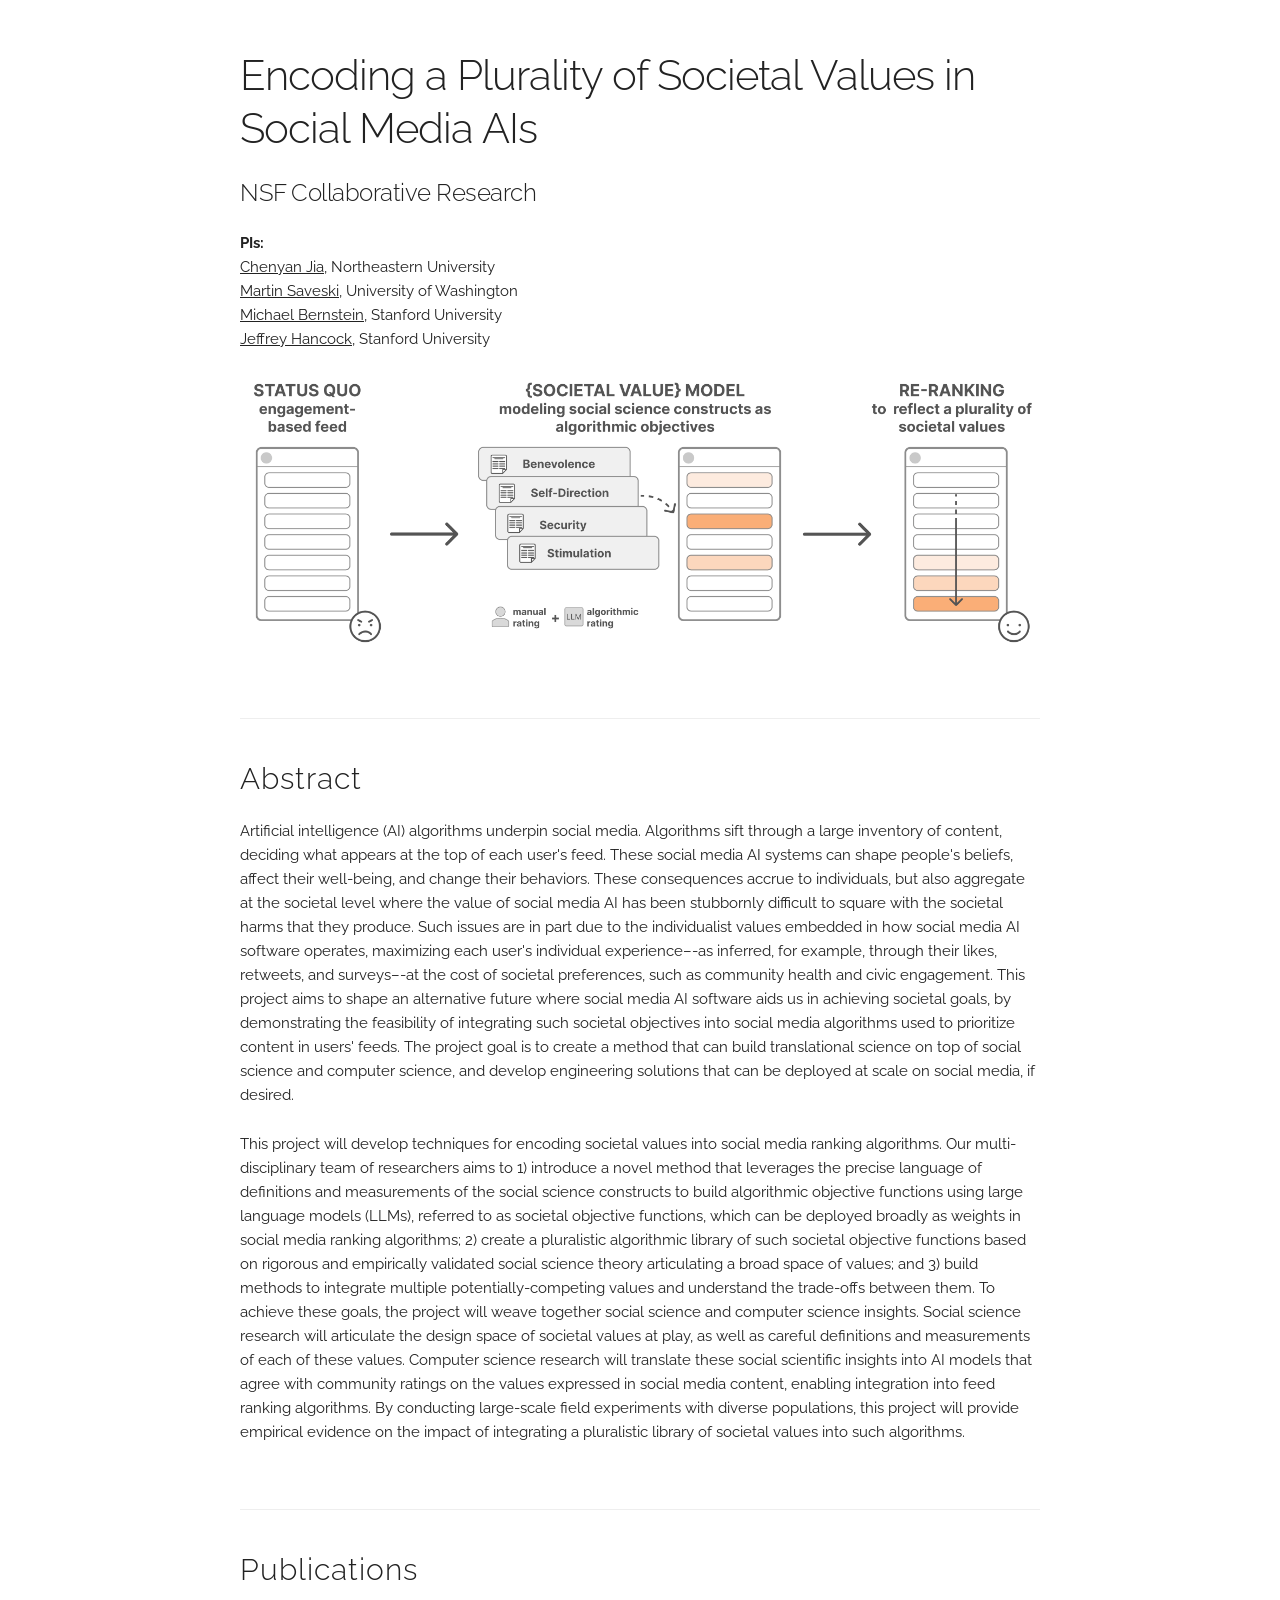
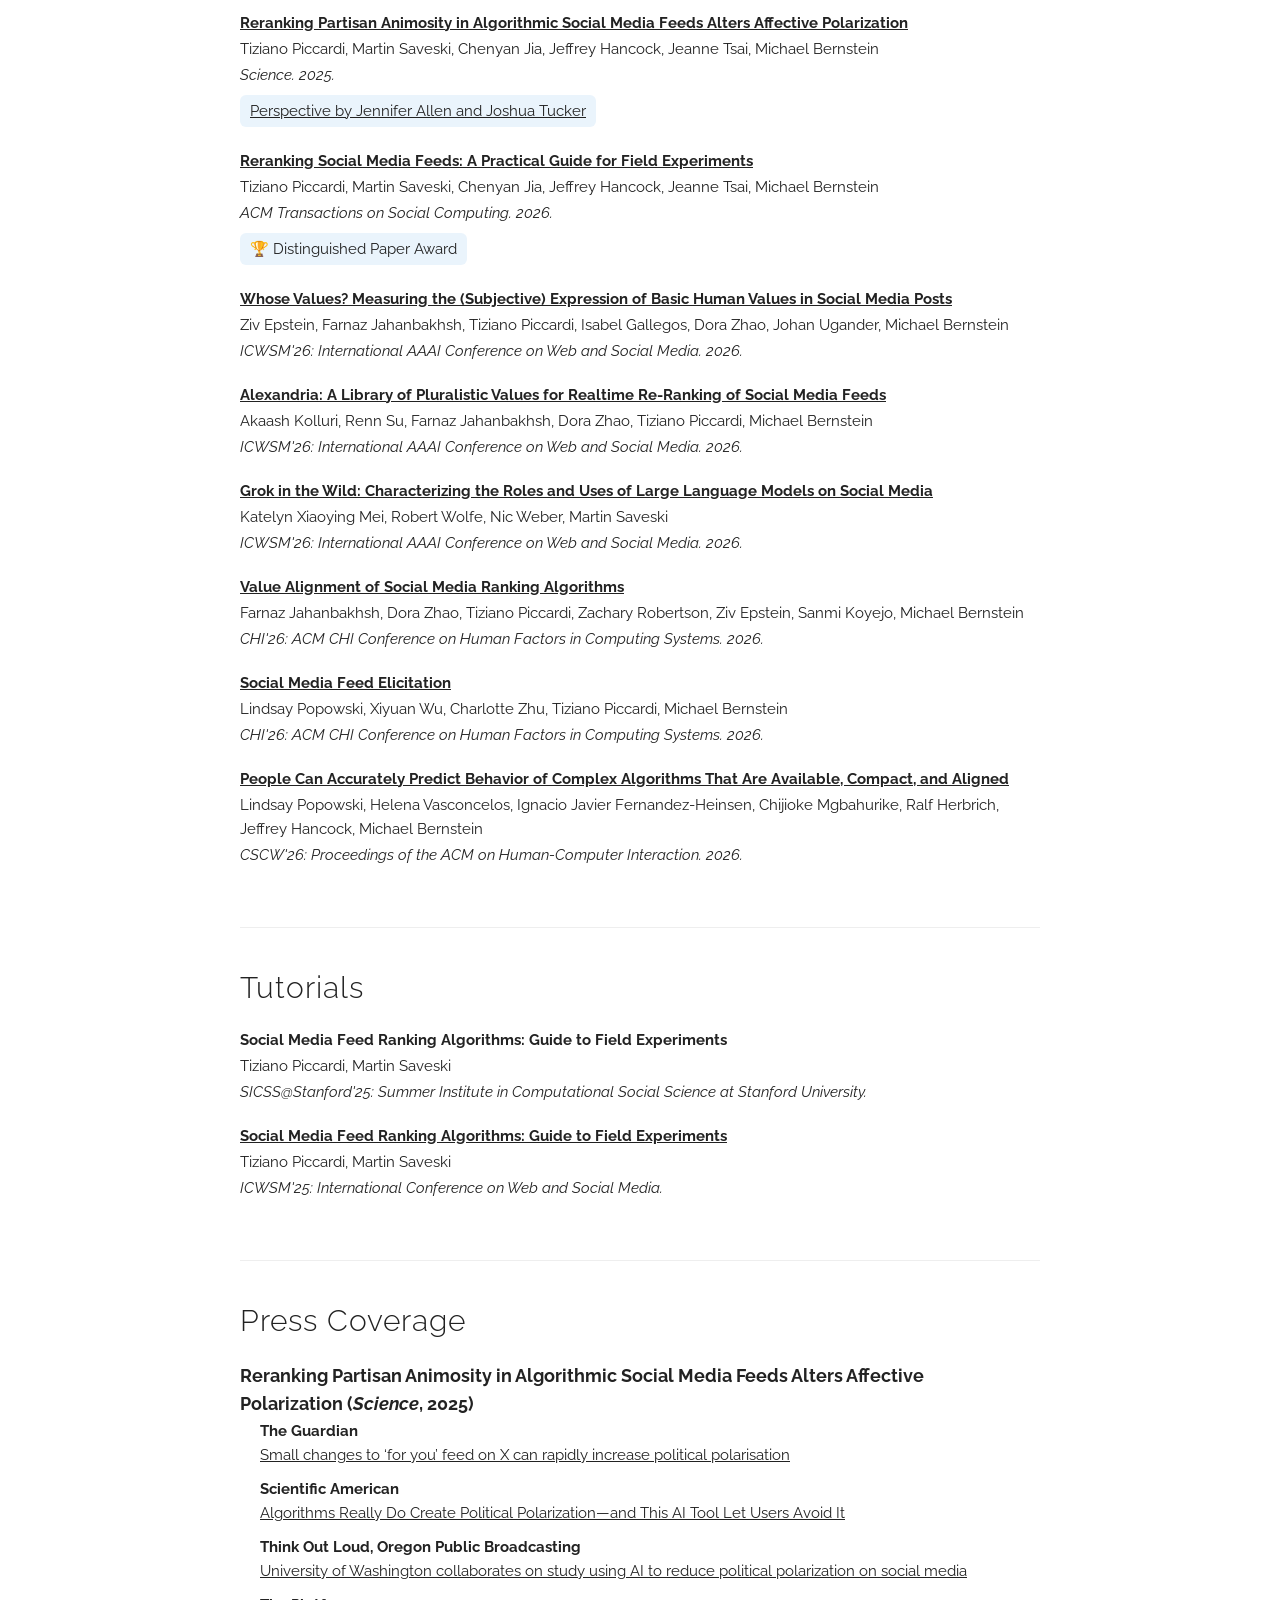
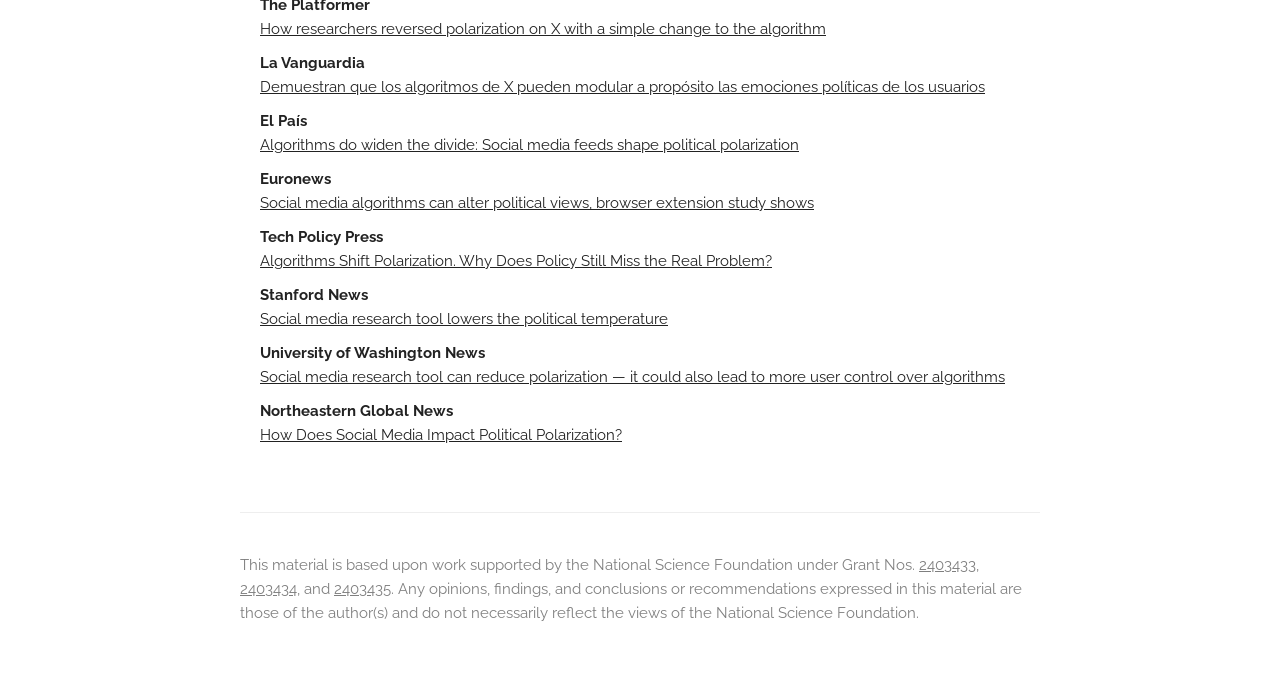
==== commit a711acdd: "added press coverage" ====
--- a/index.html
+++ b/index.html
@@ -66,6 +66,8 @@
         <p class="title"><a href="https://www.science.org/stoken/author-tokens/ST-3086/full" target="_blank" rel="noopener noreferrer"><b>Reranking Partisan Animosity in Algorithmic Social Media Feeds Alters Affective Polarization</b></a></p>
         <p>Tiziano Piccardi, Martin Saveski, Chenyan Jia, Jeffrey Hancock, Jeanne Tsai, Michael Bernstein</p>
         <p><i>Science. 2025.</i></p>
+        <p class="award"><a href="https://www.science.org/doi/10.1126/science.aec7388" target="_blank" rel="noopener noreferrer">Perspective by Jennifer Allen and Joshua Tucker</a></p>
+        <script type="text/javascript" src="https://embed.altmetric.com/assets/embed.js"></script>
       </div>
 
       <div class="paper">
@@ -140,6 +142,32 @@
 
     </div>
 
+    <!-- ========== PRESS COVERAGE ========== -->
+    <div class="docs-section" id="press">
+      <h4>Press Coverage</h4>
+
+      <div class="paper">
+        <div class="press-title-row">
+          <p class="press-title">Reranking Partisan Animosity in Algorithmic Social Media Feeds Alters Affective Polarization (<i>Science</i>, 2025)</p>
+          <div data-badge-popover="right" data-badge-type="donut" data-altmetric-id="171048124" data-link-target="_blank" class="altmetric-embed"></div>
+        </div>
+        <ul class="press-list">
+          <li><b>The Guardian</b><br/><a href="https://www.theguardian.com/technology/2025/nov/27/partisan-x-posts-increase-political-polarisation-among-users-social-media-research" target="_blank" rel="noopener noreferrer">Small changes to ‘for you’ feed on X can rapidly increase political polarisation</a></li>
+          <li><b>Scientific American</b><br/><a href="https://www.scientificamerican.com/article/ai-tool-decreased-political-polarization-from-social-media-algorithms/" target="_blank" rel="noopener noreferrer">Algorithms Really Do Create Political Polarization&mdash;and This AI Tool Let Users Avoid It</a></li>
+          <li><b>Think Out Loud, Oregon Public Broadcasting</b><br/><a href="https://www.opb.org/article/2026/01/12/university-washington-ai-artificial-intelligence-politics/" target="_blank" rel="noopener noreferrer">University of Washington collaborates on study using AI to reduce political polarization on social media</a></li>
+          <li><b>The Platformer</b><br/><a href="https://www.platformer.news/stanford-polarization-study-x-algorithm/" target="_blank" rel="noopener noreferrer">How researchers reversed polarization on X with a simple change to the algorithm</a></li>
+          <li><b>La Vanguardia</b><br/><a href="https://www.lavanguardia.com/ciencia/20251206/11306139/demuestran-algoritmos-x-modular-proposito-emociones-politicas-usuarios.html" target="_blank" rel="noopener noreferrer">Demuestran que los algoritmos de X pueden modular a propósito las emociones políticas de los usuarios</a></li>
+          <li><b>El País</b><br/><a href="https://english.elpais.com/technology/2025-11-27/algorithms-do-widen-the-divide-social-media-feeds-shape-political-polarization.html" target="_blank" rel="noopener noreferrer">Algorithms do widen the divide: Social media feeds shape political polarization</a></li>
+          <li><b>Euronews</b><br/><a href="https://www.euronews.com/next/2025/11/28/social-media-algorithms-can-alter-political-views-browser-extension-study-shows" target="_blank" rel="noopener noreferrer">Social media algorithms can alter political views, browser extension study shows</a></li>
+          <li><b>Tech Policy Press</b><br/><a href="https://www.techpolicy.press/algorithms-shift-polarization-why-does-policy-still-miss-the-real-problem/" target="_blank" rel="noopener noreferrer">Algorithms Shift Polarization. Why Does Policy Still Miss the Real Problem?</a></li>
+          <li><b>Stanford News</b><br/><a href="https://news.stanford.edu/stories/2025/11/social-media-tool-polarization-user-control-research" target="_blank" rel="noopener noreferrer">Social media research tool lowers the political temperature</a></li>
+          <li><b>University of Washington News</b><br/><a href="https://www.washington.edu/news/2025/12/03/social-media-research-tool-can-reduce-polarization-it-could-also-lead-to-more-user-control-over-algorithms/" target="_blank" rel="noopener noreferrer">Social media research tool can reduce polarization — it could also lead to more user control over algorithms</a></li>
+          <li><b>Northeastern Global News</b><br/><a href="https://news.northeastern.edu/2025/11/27/social-media-political-polarization-research/" target="_blank" rel="noopener noreferrer">How Does Social Media Impact Political Polarization?</a></li>
+        </ul>
+      </div>
+
+    </div>
+
     <div class="docs-section" id="funding">
       <p style="color: rgba(0, 0, 0, 0.5);">
         This material is based upon work supported by the National Science Foundation under Grant Nos.
--- a/css/my_css.css
+++ b/css/my_css.css
@@ -21,6 +21,18 @@
   margin-bottom: 20px }
 .paper .title {
   /*text-transform: uppercase; */}
+.paper .press-title {
+  font-size: 1.2em;
+  font-weight: bold; }
+.paper .press-title-row {
+  display: flex;
+  align-items: center;
+  gap: 10px; }
+.paper .press-title-row .press-title {
+  margin-bottom: 0; }
+.paper .press-list {
+  list-style: none;
+  padding-left: 15pt; }
 .paper p {
   margin-bottom: 2px }
 .paper .award {
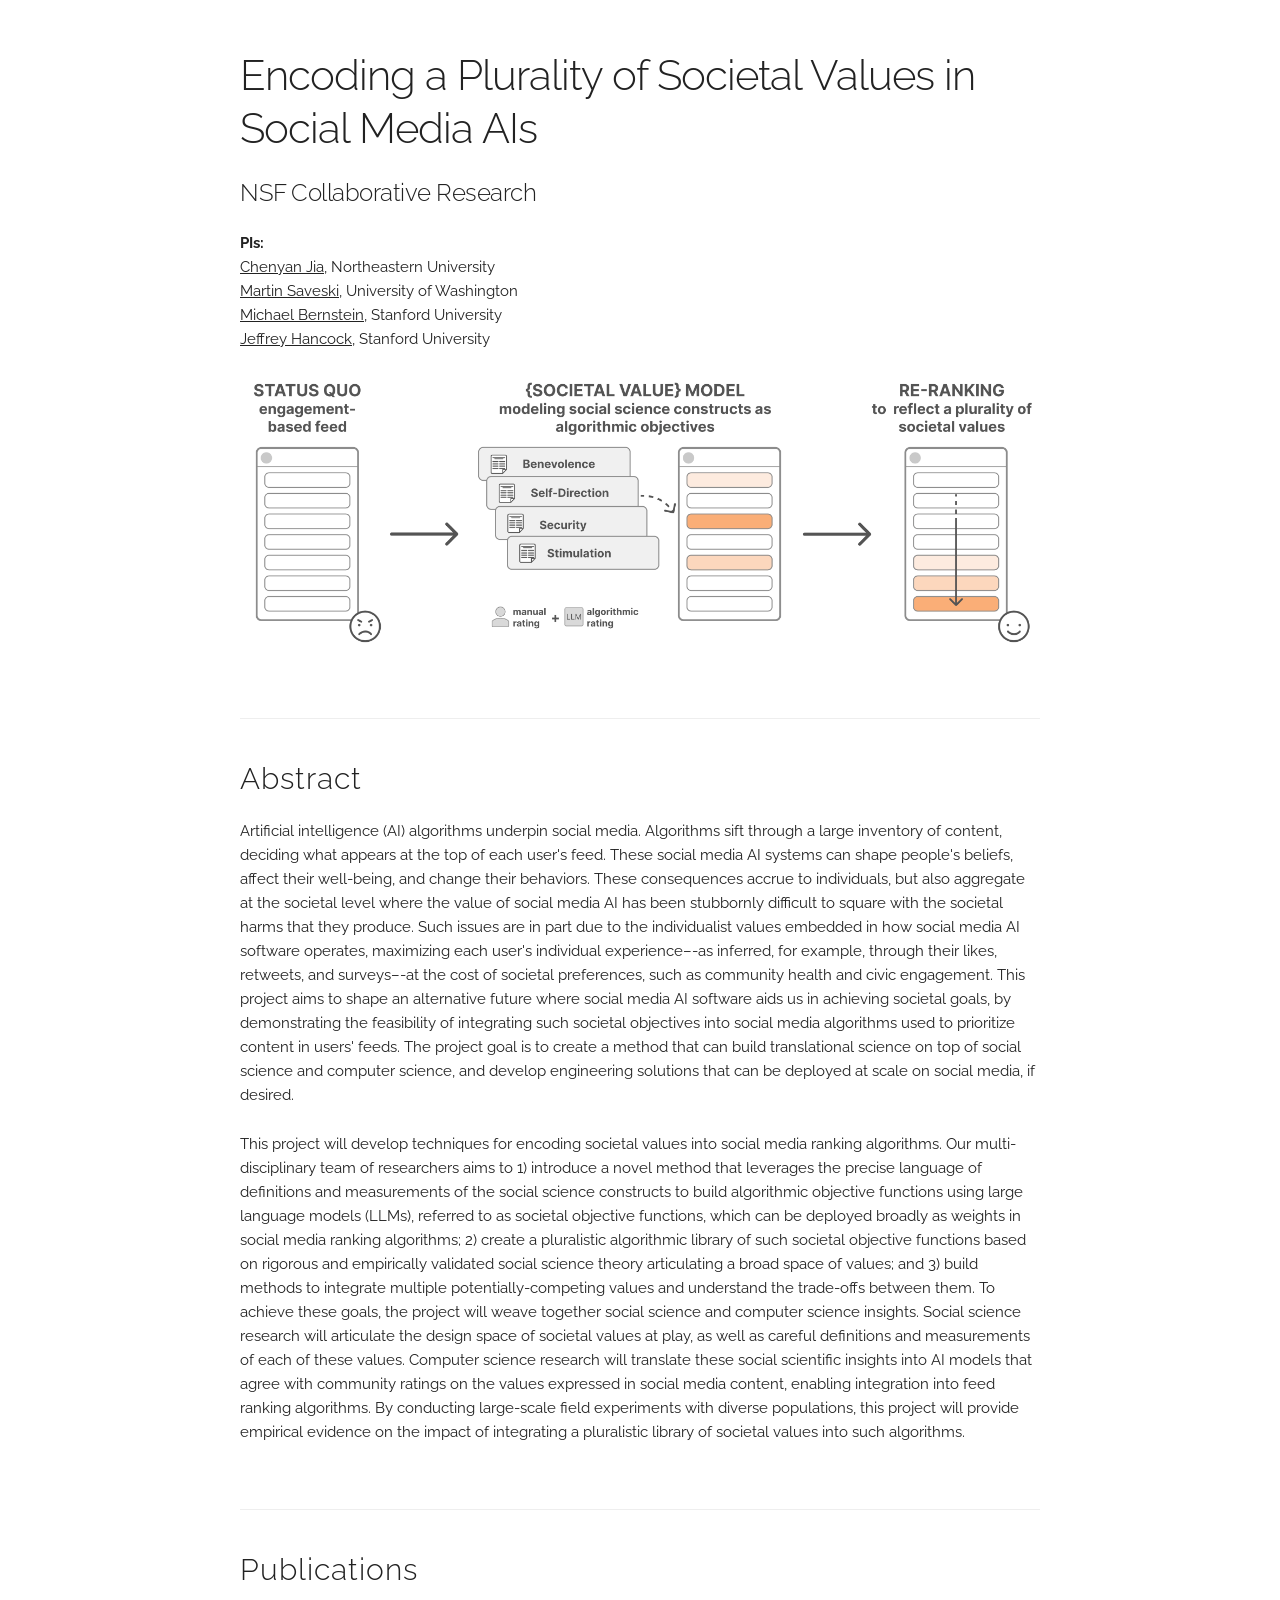
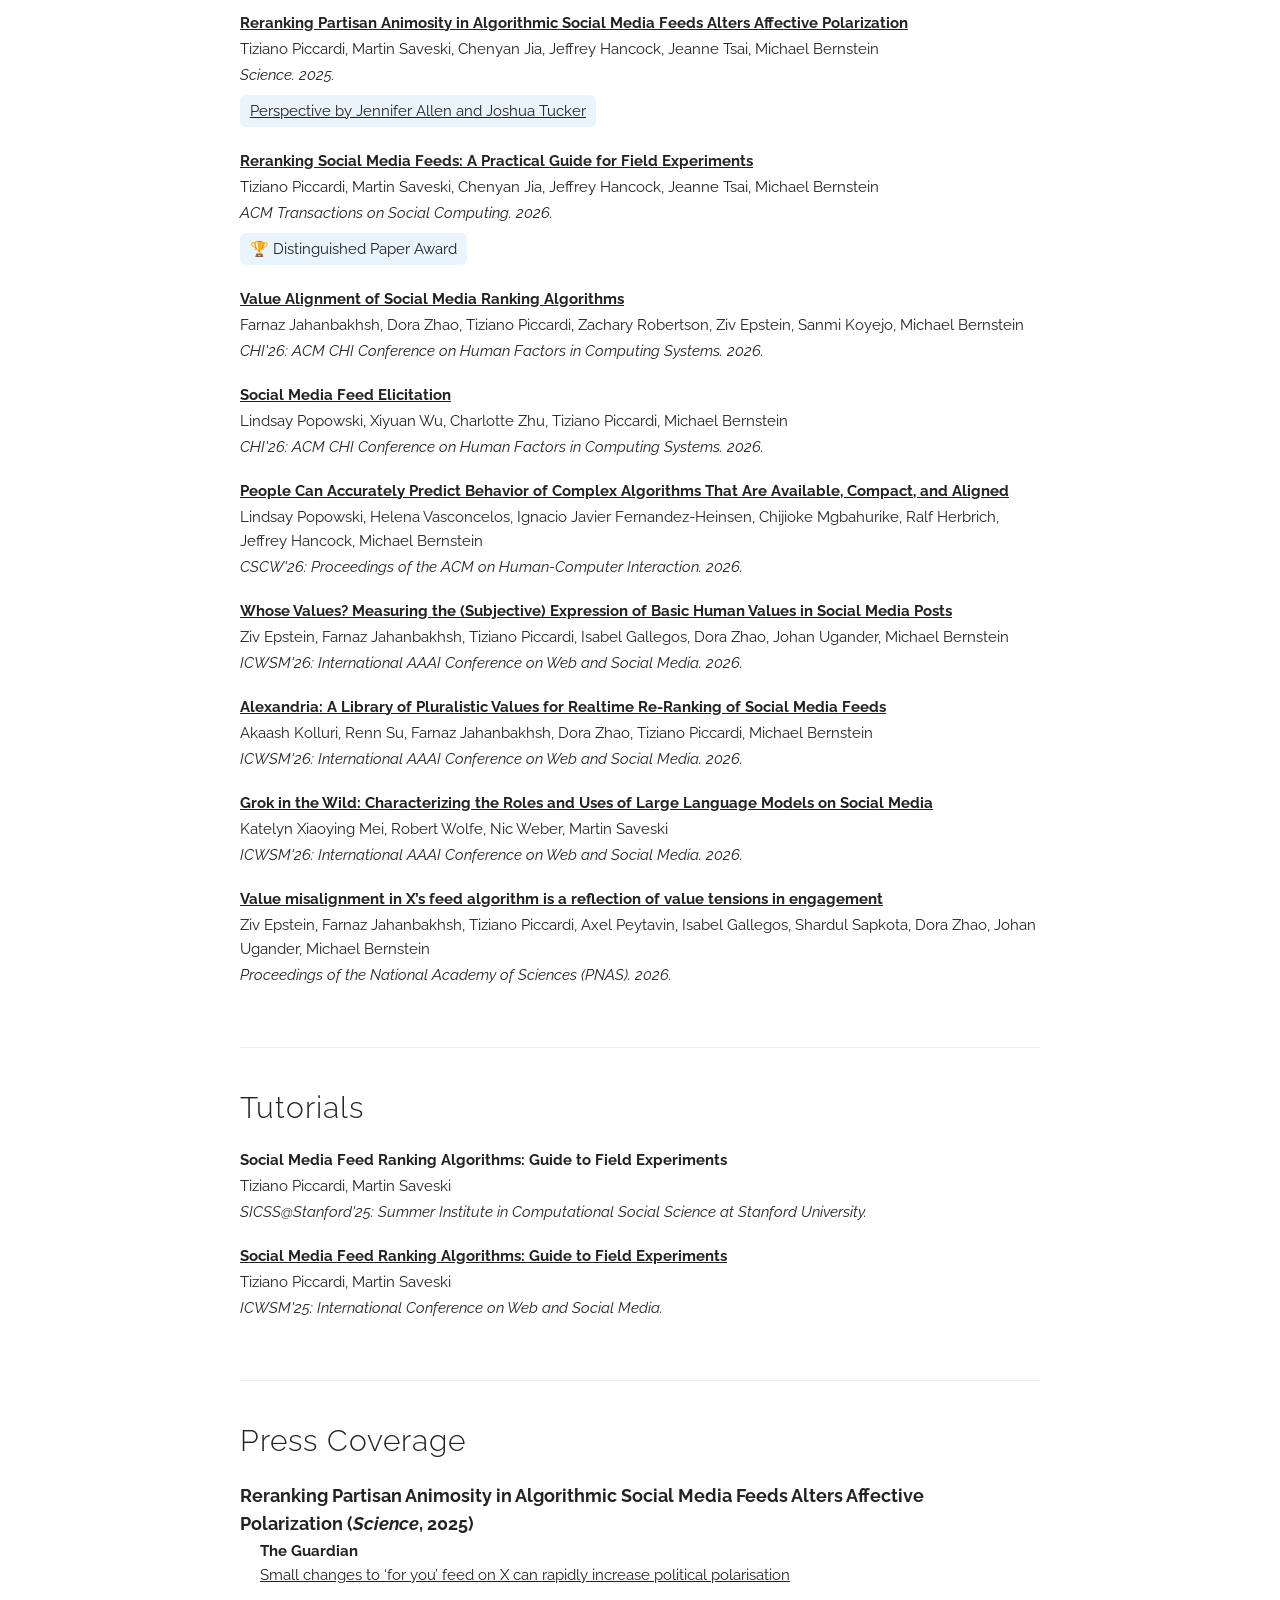
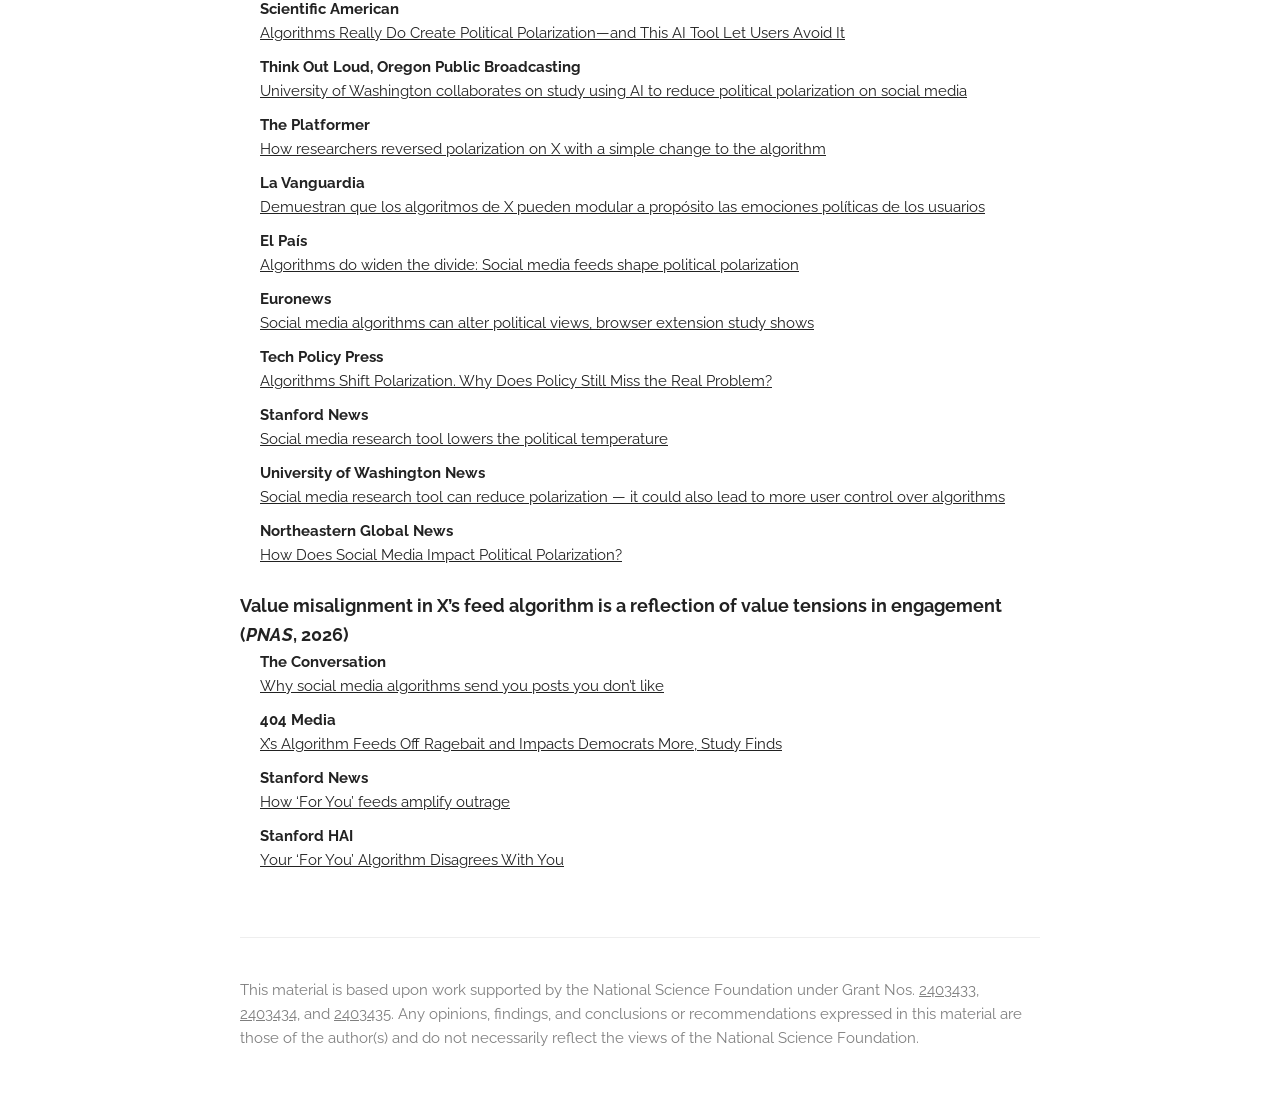
==== commit 4f5104c1: "Add PNAS value misalignment paper and press; order pubs chronologically Adds Epstein et al., "Value " ====
--- a/index.html
+++ b/index.html
@@ -78,6 +78,24 @@
       </div>
 
       <div class="paper">
+        <p class="title"><a href="https://doi.org/10.1145/3772318.3791281" target="_blank" rel="noopener noreferrer"><b>Value Alignment of Social Media Ranking Algorithms</b></a></p>
+        <p>Farnaz Jahanbakhsh, Dora Zhao, Tiziano Piccardi, Zachary Robertson, Ziv Epstein, Sanmi Koyejo, Michael Bernstein</p>
+        <p><i>CHI'26: ACM CHI Conference on Human Factors in Computing Systems. 2026.</i></p>
+      </div>
+
+      <div class="paper">
+        <p class="title"><a href="https://doi.org/10.1145/3772318.3791569" target="_blank" rel="noopener noreferrer"><b>Social Media Feed Elicitation</b></a></p>
+        <p>Lindsay Popowski, Xiyuan Wu, Charlotte Zhu, Tiziano Piccardi, Michael Bernstein</p>
+        <p><i>CHI'26: ACM CHI Conference on Human Factors in Computing Systems. 2026.</i></p>
+      </div>
+
+      <div class="paper">
+        <p class="title"><a href="https://doi.org/10.1145/3788067" target="_blank" rel="noopener noreferrer"><b>People Can Accurately Predict Behavior of Complex Algorithms That Are Available, Compact, and Aligned</b></a></p>
+        <p>Lindsay Popowski, Helena Vasconcelos, Ignacio Javier Fernandez-Heinsen, Chijioke Mgbahurike, Ralf Herbrich, Jeffrey Hancock, Michael Bernstein</p>
+        <p><i>CSCW'26: Proceedings of the ACM on Human-Computer Interaction. 2026.</i></p>
+      </div>
+
+      <div class="paper">
         <p class="title"><a href="https://doi.org/10.1609/icwsm.v20i1.42664" target="_blank" rel="noopener noreferrer"><b>Whose Values? Measuring the (Subjective) Expression of Basic Human Values in Social Media Posts</b></a></p>
         <p>Ziv Epstein, Farnaz Jahanbakhsh, Tiziano Piccardi, Isabel Gallegos, Dora Zhao, Johan Ugander, Michael Bernstein</p>
         <p><i>ICWSM'26: International AAAI Conference on Web and Social Media. 2026.</i></p>
@@ -93,24 +111,12 @@
         <p class="title"><a href="https://doi.org/10.1609/icwsm.v20i1.42715" target="_blank" rel="noopener noreferrer"><b>Grok in the Wild: Characterizing the Roles and Uses of Large Language Models on Social Media</b></a></p>
         <p>Katelyn Xiaoying Mei, Robert Wolfe, Nic Weber, Martin Saveski</p>
         <p><i>ICWSM'26: International AAAI Conference on Web and Social Media. 2026.</i></p>
-      </div>      
-
-      <div class="paper">
-        <p class="title"><a href="https://doi.org/10.1145/3772318.3791281" target="_blank" rel="noopener noreferrer"><b>Value Alignment of Social Media Ranking Algorithms</b></a></p>
-        <p>Farnaz Jahanbakhsh, Dora Zhao, Tiziano Piccardi, Zachary Robertson, Ziv Epstein, Sanmi Koyejo, Michael Bernstein</p>
-        <p><i>CHI'26: ACM CHI Conference on Human Factors in Computing Systems. 2026.</i></p>
-      </div>
-
-      <div class="paper">
-        <p class="title"><a href="https://doi.org/10.1145/3772318.3791569" target="_blank" rel="noopener noreferrer"><b>Social Media Feed Elicitation</b></a></p>
-        <p>Lindsay Popowski, Xiyuan Wu, Charlotte Zhu, Tiziano Piccardi, Michael Bernstein</p>
-        <p><i>CHI'26: ACM CHI Conference on Human Factors in Computing Systems. 2026.</i></p>
-      </div>
-
-      <div class="paper">
-        <p class="title"><a href="https://doi.org/10.1145/3788067" target="_blank" rel="noopener noreferrer"><b>People Can Accurately Predict Behavior of Complex Algorithms That Are Available, Compact, and Aligned</b></a></p>
-        <p>Lindsay Popowski, Helena Vasconcelos, Ignacio Javier Fernandez-Heinsen, Chijioke Mgbahurike, Ralf Herbrich, Jeffrey Hancock, Michael Bernstein</p>
-        <p><i>CSCW'26: Proceedings of the ACM on Human-Computer Interaction. 2026.</i></p>
+      </div>
+
+      <div class="paper">
+        <p class="title"><a href="https://www.pnas.org/doi/full/10.1073/pnas.2610388123" target="_blank" rel="noopener noreferrer"><b>Value misalignment in X’s feed algorithm is a reflection of value tensions in engagement</b></a></p>
+        <p>Ziv Epstein, Farnaz Jahanbakhsh, Tiziano Piccardi, Axel Peytavin, Isabel Gallegos, Shardul Sapkota, Dora Zhao, Johan Ugander, Michael Bernstein</p>
+        <p><i>Proceedings of the National Academy of Sciences (PNAS). 2026.</i></p>
       </div>
       
       <!--
@@ -166,6 +172,19 @@
         </ul>
       </div>
 
+      <div class="paper">
+        <div class="press-title-row">
+          <p class="press-title">Value misalignment in X’s feed algorithm is a reflection of value tensions in engagement (<i>PNAS</i>, 2026)</p>
+          <div data-badge-popover="right" data-badge-type="donut" data-altmetric-id="202837733" data-link-target="_blank" class="altmetric-embed"></div>
+        </div>
+        <ul class="press-list">
+          <li><b>The Conversation</b><br/><a href="https://theconversation.com/why-social-media-algorithms-send-you-posts-you-dont-like-288792" target="_blank" rel="noopener noreferrer">Why social media algorithms send you posts you don’t like</a></li>
+          <li><b>404 Media</b><br/><a href="https://www.404media.co/xs-algorithm-feeds-off-ragebait-and-impacts-democrats-more-study-finds/" target="_blank" rel="noopener noreferrer">X’s Algorithm Feeds Off Ragebait and Impacts Democrats More, Study Finds</a></li>
+          <li><b>Stanford News</b><br/><a href="https://news.stanford.edu/stories/2026/08/social-media-for-you-algorithms-engagement-outrage" target="_blank" rel="noopener noreferrer">How ‘For You’ feeds amplify outrage</a></li>
+          <li><b>Stanford HAI</b><br/><a href="https://hai.stanford.edu/news/your-for-you-algorithm-disagrees-with-you" target="_blank" rel="noopener noreferrer">Your ‘For You’ Algorithm Disagrees With You</a></li>
+        </ul>
+      </div>
+
     </div>
 
     <div class="docs-section" id="funding">
